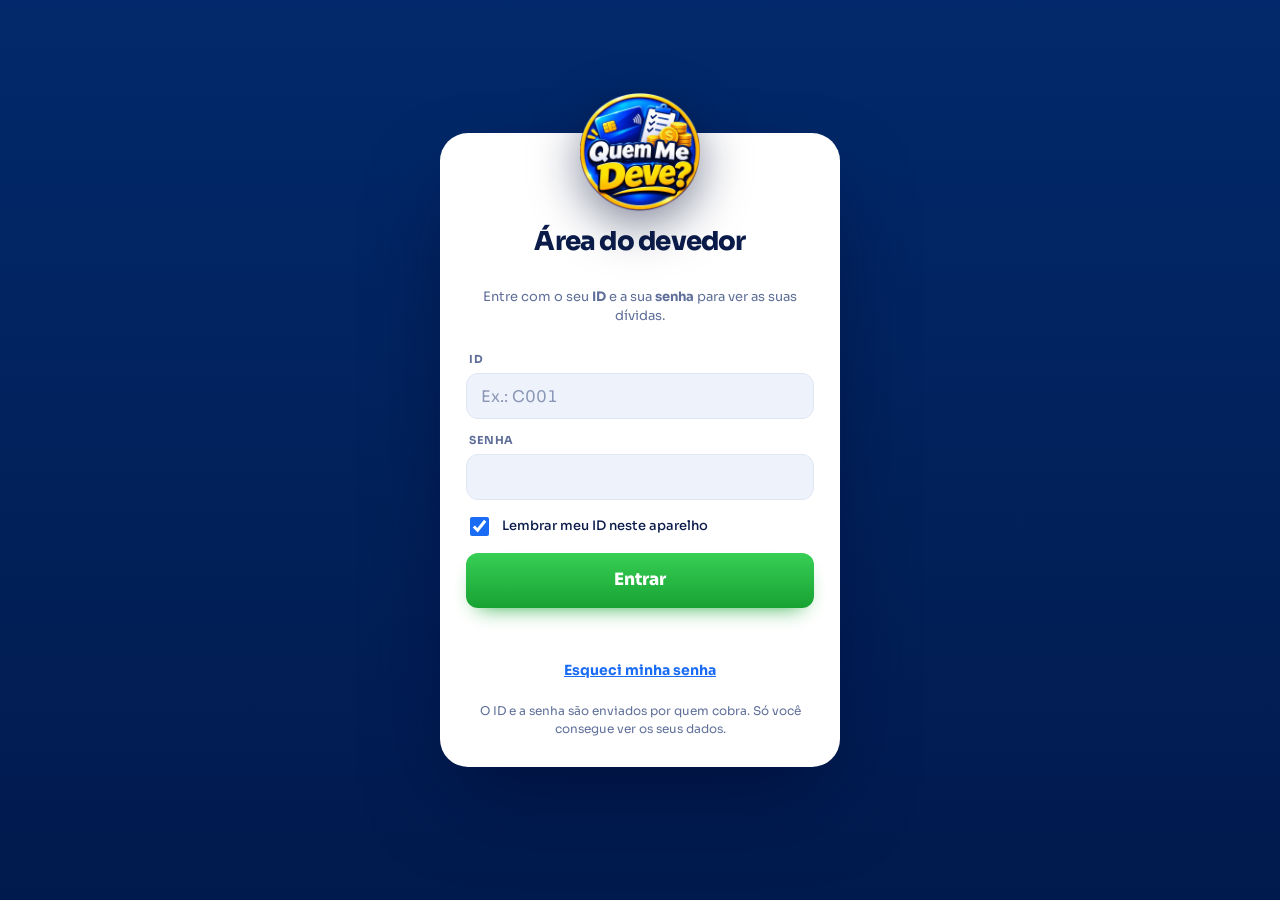
==== devedor.html @ 9b74af93 "Add files via upload" ====
<!DOCTYPE html>
<html lang="pt-BR">
<head>
<meta charset="utf-8">
<meta name="viewport" content="width=device-width, initial-scale=1, viewport-fit=cover">
<title>Quem Me Deve · Área do devedor</title>
<meta name="theme-color" content="#02296b">
<meta name="robots" content="noindex,nofollow">
<link rel="icon" type="image/png" href="logo.png">
<link rel="apple-touch-icon" href="apple-touch-icon.png">
<link rel="preconnect" href="https://fonts.googleapis.com"><link rel="preconnect" href="https://fonts.gstatic.com" crossorigin>
<link href="https://fonts.googleapis.com/css2?family=Sora:wght@400;600;700;800&display=swap" rel="stylesheet">
<link rel="stylesheet" href="style.css?v=21">
<link rel="stylesheet" href="devedor.css?v=21">
</head>
<body class="dvb">

<!-- ENTRAR -->
<div id="login" class="lgn">
<form id="lf" class="lc" autocomplete="on">
<img class="lgl" src="logo.png" alt="Quem Me Deve">
<h1>Área do devedor</h1>
<p class="s">Entre com o seu <b>ID</b> e a sua <b>senha</b> para ver as suas dívidas.</p>
<div><label for="l_id">ID</label><input id="l_id" placeholder="Ex.: C001" autocapitalize="characters" autocomplete="username" required></div>
<div><label for="l_pw">Senha</label><input id="l_pw" type="password" autocomplete="current-password" required></div>
<label class="ck"><input type="checkbox" id="l_rm" checked> Lembrar meu ID neste aparelho</label>
<button class="add big" type="submit" id="l_go">Entrar</button>
<p class="err" id="l_err" role="alert"></p>
<button type="button" class="lnk" id="l_forgot">Esqueci minha senha</button>
<p class="s foot">O ID e a senha são enviados por quem cobra. Só você consegue ver os seus dados.</p>
</form>
</div>

<!-- PAINEL DO DEVEDOR -->
<div id="app" hidden>
<header class="dtop">
<div class="brand"><img src="logo.png" alt=""><div><b id="d_hi">Olá</b><span class="s" id="d_id"></span></div></div>
<div class="dclock"><span id="d_clk"></span><button class="tb-i" id="d_print" title="Imprimir meu extrato" aria-label="Imprimir">🖨</button><button class="sec" id="d_out">Sair</button></div>
</header>

<main class="dmain">
<section class="dhero rise">
<div><div class="s" id="d_stl">Situação</div><span class="st" id="d_st"></span><p class="dnx" id="d_nx"></p></div>
<button class="go" id="d_pay"><span class="gi">$</span> Pagar</button>
</section>

<section class="kpis">
<div class="kpi k1 rise"><span class="ki"><svg viewBox="0 0 24 24" fill="none" stroke="currentColor" stroke-width="2" stroke-linecap="round" stroke-linejoin="round"><path d="M3 7a2 2 0 0 1 2-2h13v4"/><path d="M3 7v11a2 2 0 0 0 2 2h14a1 1 0 0 0 1-1v-3"/><path d="M21 12v4h-5a2 2 0 0 1 0-4z"/></svg></span><div><small>Total da dívida</small><b id="k_t">R$ 0,00</b></div></div>
<div class="kpi k2 rise"><span class="ki"><svg viewBox="0 0 24 24" fill="none" stroke="currentColor" stroke-width="3" stroke-linecap="round" stroke-linejoin="round"><path d="M5 12.5l4.5 4.5L19 7.5"/></svg></span><div><small>Já pagou</small><b id="k_p">R$ 0,00</b></div></div>
<div class="kpi k3 rise"><span class="ki"><svg viewBox="0 0 24 24" fill="none" stroke="currentColor" stroke-width="2" stroke-linecap="round" stroke-linejoin="round"><circle cx="12" cy="12" r="9"/><path d="M12 7v5l3 2"/></svg></span><div><small>Falta pagar</small><b id="k_r">R$ 0,00</b></div></div>
<div class="kpi k4 rise"><span class="ki"><svg viewBox="0 0 24 24" fill="none" stroke="currentColor" stroke-width="2" stroke-linecap="round" stroke-linejoin="round"><rect x="3" y="5" width="18" height="16" rx="3"/><path d="M8 3v4M16 3v4M3 10h18"/></svg></span><div><small>Parcelas pendentes</small><b id="k_n">0</b></div></div>
</section>

<section class="panel rise"><div class="ph"><h2>Minhas dívidas</h2></div><div id="d_debts" class="dbody"></div></section>
<section class="panel rise"><div class="ph"><h2>Pagamentos recebidos</h2></div><div id="d_pays" class="dbody"></div></section>
<p class="s dupd" id="d_upd"></p>
</main>
</div>

<!-- PAGAR -->
<dialog id="pgd"><div class="cs">
<h2>💳 Pagar</h2>
<div class="cg"><h3>Quanto você vai pagar?</h3>
<div class="mchips" id="pq"></div>
<div style="margin-top:10px"><label for="pq_v">Valor (R$)</label><input id="pq_v" type="number" step="0.01" min="0.01" placeholder="0,00"></div></div>
<div class="cg" id="pk_box"><h3>Pague com Pix</h3><div id="pk_main"></div></div>
<div class="cg"><h3>Já pagou?</h3>
<p class="s">Depois de pagar, avise para conferirmos e darmos baixa.</p>
<div class="fg"><div><label for="pq_m">Forma</label><select id="pq_m"><option>Pix</option><option>Dinheiro</option><option>Cartão</option><option>Transferência</option><option>Boleto</option></select></div><div style="align-self:end"><button class="add" id="pq_wa" style="width:100%">Avisar no WhatsApp</button></div></div></div>
<button class="sec" data-close="pgd">Fechar</button>
</div></dialog>

<div id="toast" role="status"><span id="tm"></span></div>
<script src="qrcode.js"></script>
<script src="shared.js?v=21"></script>
<script src="devedor.js?v=21"></script>
</body>
</html>
---- style.css ----
/* ==========================================================
   Quem Me Deve · painel azul e dourado
   01 Tokens · 02 Base · 03 Botões e campos · 04 Estrutura (menu e topo)
   05 Início (banner, resumo, ações) · 06 Minhas Dívidas (painel e tabela)
   07 Cards por pessoa · 08 Relatórios · 09 Janelas · 10 Avisos e PIN
   11 Efeitos · 12 Privacidade · 13 Responsivo e impressão
   ========================================================== */

/* 01 · Tokens */
@property --p{syntax:"<number>";inherits:false;initial-value:0}
:root{
  color-scheme:light;
  --font:"Sora","Plus Jakarta Sans","Segoe UI Variable Text","Segoe UI",system-ui,-apple-system,Roboto,sans-serif;
  --bg:#eef3fb;--card:#ffffff;--tx:#0c1c4a;--mu:#5f6f99;--bd:#dfe7f5;
  --pr:#1a6cf5;--pr2:#0ea5e9;--gold:#ffc400;--on:#fff;--navy:#0c1c4a;
  --ok:#15923c;--okb:#e2f6e8;--pe:#d92d2d;--peb:#fde4e4;--rd:#d92d2d;--wa:#15923c;
  --nav1:#02296b;--nav2:#011a4d;
  --shadow:0 10px 28px -16px rgba(8,40,120,.45);
  --r:22px;--ease:cubic-bezier(.2,.8,.2,1);
  box-sizing:border-box;padding-top:env(safe-area-inset-top,0px);padding-bottom:env(safe-area-inset-bottom,0px);
}
:root[data-theme="dark"]{
  color-scheme:dark;
  --bg:#07122f;--card:#0e1d4d;--tx:#eaf0ff;--mu:#8ea3d8;--bd:#1e3470;
  --pr:#4d90ff;--pr2:#38bdf8;--on:#fff;--navy:#eaf0ff;
  --ok:#4ade80;--okb:rgba(74,222,128,.14);--pe:#ff7b7b;--peb:rgba(255,123,123,.15);--rd:#ff8a80;--wa:#4ade80;
  --shadow:0 10px 28px -16px rgba(0,0,0,.8)}

/* 02 · Base */
*{box-sizing:border-box}
[hidden]{display:none!important}
html{scroll-padding-top:env(safe-area-inset-top,0px);-webkit-text-size-adjust:100%}
body{margin:0;background:var(--nav2);color:var(--tx);font-family:var(--font);line-height:1.45;font-variant-numeric:tabular-nums}
h1,h2,h3{margin:0}
::selection{background:color-mix(in srgb,var(--pr) 30%,transparent)}
::-webkit-scrollbar{width:10px;height:10px}::-webkit-scrollbar-thumb{background:var(--bd);border-radius:10px}
.s{font-size:12px;color:var(--mu)}
.full{grid-column:1/-1}
.rise{animation:rise .7s var(--ease) both}
@keyframes rise{from{opacity:0;transform:translateY(18px)}}
@keyframes grow{from{transform:scaleX(0)}}
@keyframes growy{from{transform:scaleY(0)}}
@keyframes pop{from{opacity:0;transform:translateY(14px) scale(.96)}}
@keyframes beat{50%{transform:scale(1.06)}}
@keyframes shake{25%{transform:translateX(-10px)}75%{transform:translateX(10px)}}
@keyframes sheet{from{transform:translateY(100%)}}

/* 03 · Botões e campos */
button{font:inherit;cursor:pointer;border:0;border-radius:12px;padding:10px 16px;color:inherit;transition:transform .18s var(--ease),background .2s,border-color .2s,filter .2s,box-shadow .2s}
button:active{transform:scale(.95)}
button:focus-visible,input:focus-visible,select:focus-visible,textarea:focus-visible{outline:0;box-shadow:0 0 0 3px color-mix(in srgb,var(--pr) 35%,transparent)}
label{display:block;font-size:11px;font-weight:700;letter-spacing:.05em;text-transform:uppercase;color:var(--mu);margin:0 0 5px 3px}
input,select,textarea{width:100%;height:46px;padding:0 14px;border:1.5px solid var(--bd);border-radius:12px;background:var(--bg);color:var(--tx);font:inherit;font-size:16px;transition:border-color .2s,background .2s}
textarea{height:auto;padding:12px;font-size:14px;resize:vertical;margin:10px 0}
input::placeholder{color:color-mix(in srgb,var(--mu) 70%,transparent)}
input:focus,select:focus,textarea:focus{border-color:var(--pr);background:var(--card)}
select option{background:var(--card);color:var(--tx)}
input[type=checkbox]{width:19px;height:19px;accent-color:var(--pr);flex:none}
.add{background:linear-gradient(180deg,#38cf55,#17a232);color:#fff;font-weight:800;box-shadow:0 10px 22px -12px #17a232}
.add:hover{filter:brightness(1.07);transform:translateY(-2px)}
.sec{background:var(--card);border:1.5px solid var(--bd);color:var(--tx);font-weight:600}
.sec:hover{border-color:var(--pr);color:var(--pr)}
.fg{display:grid;grid-template-columns:1fr 1fr;gap:14px}
.pv{align-self:end;font-size:14px;font-weight:700;color:var(--pr);padding-bottom:12px}
svg{width:1.2em;height:1.2em;flex:none}

/* 04 · Estrutura: menu lateral e topo */
.app{display:grid;grid-template-columns:272px 1fr;min-height:100vh}
.side{position:sticky;top:0;height:100vh;display:flex;flex-direction:column;padding:26px 18px 0;background:linear-gradient(180deg,var(--nav1),var(--nav2));overflow:hidden;color:#fff}
.sb-logo{display:grid;place-items:center;margin-bottom:26px}
.sb-logo img{width:150px;height:150px;filter:drop-shadow(0 10px 24px rgba(0,0,0,.45));animation:beat 5s ease-in-out infinite}
.nav{display:flex;flex-direction:column;gap:6px;position:relative;z-index:1}
.nv{display:flex;align-items:center;gap:16px;width:100%;padding:13px 18px;border-radius:14px;background:transparent;color:#e7eeff;font-size:16px;font-weight:600;text-align:left}
.nv svg{width:24px;height:24px}
.nv:hover{background:rgba(255,255,255,.1)}
.nv.on{background:linear-gradient(90deg,#1a6cf5,#2f8bff);color:#fff;box-shadow:0 10px 24px -12px #2f8bff}
.sb-art{position:absolute;left:0;right:0;bottom:0;height:230px;background:url(side-art.png) center bottom/cover no-repeat;-webkit-mask-image:linear-gradient(180deg,transparent,#000 38%);mask-image:linear-gradient(180deg,transparent,#000 38%);pointer-events:none}
.mainc{min-width:0;display:flex;flex-direction:column;background:var(--nav2)}
.topbar{display:flex;justify-content:space-between;align-items:center;gap:12px;padding:14px 30px;background:linear-gradient(90deg,var(--nav1),var(--nav2));color:#fff;position:sticky;top:0;z-index:20}
.tdate{display:flex;align-items:center;gap:12px;font-size:15px;font-weight:600;margin-left:auto}
.tdate svg{width:26px;height:26px}
.tact{display:flex;align-items:center;gap:10px}
.tb-i{background:rgba(255,255,255,.12);color:#fff;border-radius:50%;width:40px;height:40px;padding:0;font-size:16px;display:grid;place-items:center;position:relative}
.tb-i:hover{background:rgba(255,255,255,.22)}
.tsep{width:1.5px;height:34px;background:rgba(255,255,255,.35);margin:0 6px}
.avatar{width:46px;height:46px;padding:0;border-radius:50%;background:transparent;color:#fff;display:grid;place-items:center}
.avatar svg{width:36px;height:36px}
.bn{display:inline-block;background:#ef4444;color:#fff;border-radius:99px;font-size:10px;font-weight:800;padding:1px 6px;position:absolute;top:-4px;right:-6px}
.page{flex:1;background:var(--bg);border-top-left-radius:30px;padding:22px 26px 50px;min-width:0;transition:background .3s}

/* 05 · Início: banner, resumo e ações */
.banner img{display:block;width:100%;height:auto;border-radius:28px;box-shadow:var(--shadow)}
.kpis{display:grid;grid-template-columns:repeat(4,1fr);gap:16px;margin-top:18px}
.kpi{--kc:var(--pr);display:flex;align-items:center;gap:16px;padding:18px;border-radius:var(--r);border:1.5px solid color-mix(in srgb,var(--kc) 22%,transparent);background:linear-gradient(135deg,color-mix(in srgb,var(--kc) 10%,var(--card)),color-mix(in srgb,var(--kc) 4%,var(--card)));box-shadow:var(--shadow);transition:transform .3s var(--ease)}
.kpi:hover{transform:translateY(-4px)}
.ki{width:58px;height:58px;border-radius:50%;display:grid;place-items:center;flex:none;color:#fff;background:radial-gradient(circle at 30% 25%,color-mix(in srgb,var(--kc) 60%,#fff),var(--kc));box-shadow:0 10px 20px -8px var(--kc)}
.ki svg{width:28px;height:28px}
.kpi small{display:block;font-size:15px;font-weight:700;color:var(--kc)}
.kpi b{display:block;font-size:clamp(22px,2.6vw,31px);font-weight:800;letter-spacing:-.03em;line-height:1.1;color:var(--kc)}
.kpi em{display:block;font-style:normal;font-size:11px;color:var(--mu);margin-top:2px}
.k1{--kc:#1a5fe0}.k2{--kc:var(--ok)}.k3{--kc:var(--pe)}.k4{--kc:#6a3fd8}
.k1 small,.k1 b{color:var(--navy)}
.kpi:nth-child(2){animation-delay:.07s}.kpi:nth-child(3){animation-delay:.14s}.kpi:nth-child(4){animation-delay:.21s}
.acts{display:grid;grid-template-columns:auto 1fr;gap:24px;align-items:center;margin-top:22px}
.go{display:flex;align-items:center;gap:16px;padding:22px 40px 22px 26px;border-radius:20px;background:linear-gradient(180deg,#3bd35a,#16a032);color:#fff;font-size:22px;font-weight:800;box-shadow:0 18px 32px -14px #15a032;animation:rise .8s var(--ease) .3s both}
.go:hover{transform:translateY(-3px);filter:brightness(1.06)}
.gi{font-size:40px;line-height:.8;font-weight:500}
.mot{position:relative;display:flex;align-items:center;gap:22px;padding:20px 30px;border-radius:24px;background:linear-gradient(120deg,color-mix(in srgb,var(--pr) 9%,var(--card)),color-mix(in srgb,var(--pr) 4%,var(--card)));border:1.5px solid var(--bd);overflow:hidden}
.mot svg{width:78px;height:78px;color:var(--pr)}
.mot p{margin:0;font-size:clamp(18px,2.2vw,27px);font-weight:800;font-style:italic;color:var(--navy);line-height:1.2;letter-spacing:-.02em}
.mot::after{content:"";position:absolute;left:0;right:0;bottom:-26px;height:46px;border-radius:50%;background:var(--gold);opacity:.9;transform:scaleX(1.3) rotate(-2deg)}

/* 06 · Minhas Dívidas: painel, filtros e tabela */
.panel{margin-top:20px;border-radius:var(--r);background:var(--card);border:1.5px solid var(--bd);box-shadow:var(--shadow);overflow:hidden;animation-delay:.25s}
.ph{display:flex;justify-content:space-between;align-items:center;gap:16px;flex-wrap:wrap;padding:16px 20px;background:linear-gradient(90deg,#02205f,#033a96);color:#fff}
.ph h2{display:flex;align-items:center;gap:12px;font-size:25px;font-weight:800;letter-spacing:-.03em}
.ph h2 svg{width:28px;height:28px}
.ph .s{color:rgba(255,255,255,.7);font-weight:500;font-size:13px;letter-spacing:0}
.search{position:relative;display:block;margin:0;width:min(360px,100%);text-transform:none}
.search svg{position:absolute;left:14px;top:50%;transform:translateY(-50%);width:20px;height:20px;color:var(--pr)}
.search input{height:46px;padding-left:44px;border-radius:99px;border:0;background:#fff;color:#0c1c4a;font-size:15px}
.pf{display:flex;gap:10px;align-items:center;flex-wrap:wrap;padding:12px 20px;background:color-mix(in srgb,var(--pr) 7%,var(--card));border-bottom:1.5px solid var(--bd)}
.pf select{width:auto;min-width:130px;height:40px;font-size:14px}
.pfb{display:flex;gap:8px;flex-wrap:wrap;margin-left:auto}
.pfb button{padding:9px 14px;font-size:13px}
#list:has(.tw){padding:0}
#list:not(:has(.tw)){padding:18px;display:grid;grid-template-columns:1fr;gap:20px;align-items:start}
.tw{overflow-x:auto}
.tw table{width:100%;min-width:1040px;border-collapse:collapse;font-size:15px}
.tw th{background:color-mix(in srgb,var(--pr) 9%,var(--card));color:var(--navy);font-size:15px;font-weight:700;padding:15px 12px;text-align:center;white-space:nowrap}
.tw td{padding:14px 12px;text-align:center;border-bottom:1.5px solid var(--bd);vertical-align:middle}
.tw td.n,.tw th:first-child{text-align:left;padding-left:20px}
.tw td.n{font-weight:800;white-space:nowrap}
.tw td.v,.tw td.r{font-weight:700;white-space:nowrap}
.tw td.r{color:var(--pe)}.tw td.r.z{color:var(--ok)}
.tw td.num{white-space:nowrap}
.tw td small{display:block;font-size:11px;font-weight:500;color:var(--mu)}
.tw tr.gr{cursor:pointer;animation:rise .5s var(--ease) both}
.tw tr.gr:hover td{background:color-mix(in srgb,var(--pr) 6%,transparent)}
.tw tfoot td{font-weight:800;border-bottom:0;background:color-mix(in srgb,var(--pr) 7%,var(--card))}
.st{display:inline-block;padding:5px 16px;border-radius:99px;font-size:13px;font-weight:800}
.st-pe{background:var(--peb);color:var(--pe)}
.st-ok{background:var(--okb);color:var(--ok)}
.st-late{background:var(--pe);color:#fff}
.q{display:inline-block;background:var(--okb);color:var(--ok);border-radius:99px;padding:3px 11px;font-size:12px;font-weight:800}
.ac{white-space:nowrap}
.ab{width:38px;height:36px;padding:0;border-radius:9px;color:#fff;display:inline-grid;place-items:center;margin:0 3px}
.ab svg{width:18px;height:18px}
.ab-e{background:linear-gradient(180deg,#2f8bff,#1a63e6)}
.ab-d{background:linear-gradient(180deg,#f25555,#d92d2d)}
.ab-g{background:linear-gradient(180deg,#5f78b8,#3f5594)}
.ab-w{background:linear-gradient(180deg,#34c759,#16a34a)}
.tw td.n .av{width:30px;height:30px;font-size:12px;display:inline-grid;vertical-align:middle;margin-right:10px}
.ab:hover{filter:brightness(1.1);transform:translateY(-2px)}
.empty{grid-column:1/-1;text-align:center;color:var(--mu);padding:48px 16px}
.empty::before{content:"🧾";display:block;font-size:44px;margin-bottom:8px}

/* 07 · Cards por pessoa (visão em cards) */
.group{background:var(--card);border:1.5px solid var(--bd);border-radius:var(--r);padding:18px;box-shadow:var(--shadow)}
.gh{display:flex;align-items:center;gap:12px;flex-wrap:wrap}
.av{width:48px;height:48px;border-radius:50%;object-fit:cover;flex:none;display:grid;place-items:center;font-weight:800;font-size:19px;color:#fff;background:linear-gradient(135deg,hsl(var(--h,220) 70% 52%),hsl(calc(var(--h,220) + 40) 70% 42%))}
.gn{background:none;padding:0;font-size:19px;font-weight:800;letter-spacing:-.02em;color:var(--tx);text-align:left;border-radius:8px}
.gn:hover{color:var(--pr)}
.gp{margin-left:auto;background:var(--peb);color:var(--pe);border-radius:99px;padding:5px 13px;font-size:12px;font-weight:800}
.gear{width:36px;height:36px;padding:0;border-radius:50%;background:var(--card);border:1.5px solid var(--bd);color:var(--mu);font-size:17px;display:grid;place-items:center;flex:none}
.gear:hover{color:var(--pr);border-color:var(--pr);transform:rotate(80deg)}
.ga{display:flex;flex-wrap:wrap;gap:7px;flex-basis:100%}
.ga button{padding:7px 14px;font-size:13px;font-weight:600;background:var(--card);border:1.5px solid var(--bd)}
.ga button:hover{border-color:var(--pr);color:var(--pr)}
.ga .wa{background:var(--okb);border-color:transparent;color:var(--wa)}
.pb{height:6px;border-radius:6px;background:var(--bd);overflow:hidden}
.pb i{display:block;height:100%;background:linear-gradient(90deg,var(--ok),#4ade80);border-radius:6px;transform-origin:left;animation:grow 1s var(--ease) both}
.gpb{margin:16px 0 6px}
.tgl{background:none;border:0;padding:0;color:inherit;border-radius:12px}
.chev{display:inline-block;font-size:14px;color:var(--mu);transition:transform .25s var(--ease)}
.pt{width:34px;height:34px;border-radius:50%;border:1.5px solid var(--bd);display:grid;place-items:center;flex:none}
.debt{margin-top:14px;border:1.5px solid var(--bd);border-radius:18px;padding:6px 8px 10px;background:color-mix(in srgb,var(--pr) 3%,var(--card))}
.debt.one{padding-top:2px;padding-bottom:6px}
.dh{display:flex;align-items:center;justify-content:space-between;gap:10px;flex-wrap:wrap;padding:12px 10px 2px}
.dt.tgl{display:flex;align-items:center;gap:10px;flex:1;min-width:0;text-align:left}
.dt b{display:block;font-size:17px;font-weight:800;letter-spacing:-.02em}
.dt .s{display:block;margin-top:1px}
.dt.tgl:hover b{color:var(--pr)}
.dbtn{display:flex;gap:6px;flex-wrap:wrap;align-items:center}
.dh .gear{width:34px;height:34px;font-size:16px}
.debt>.pb{margin:10px 10px 8px;height:5px}
.debt:not(.open) .dt .chev,.group.shut .pt .chev{transform:rotate(-90deg)}
.debt:not(.one):not(.open) .it{display:none}
.group.shut .debt,.group.shut .gpb{display:none}
.debt.open .it{animation:rise .35s var(--ease) both}
.it{position:relative;display:flex;flex-wrap:wrap;align-items:center;gap:8px;margin-top:6px;padding:12px 10px 12px 26px;border:1.5px solid transparent;border-radius:14px;background:var(--card);transition:transform .25s var(--ease),border-color .25s,opacity .3s}
.it::before{content:"";position:absolute;left:11px;top:50%;width:8px;height:8px;margin-top:-4px;border-radius:50%;background:var(--pe)}
.it.paid::before{background:var(--ok)}
.it:hover{transform:translateX(4px);border-color:var(--bd)}
.it.in{animation:rise .6s var(--ease) both}
.it.paid .d,.it.paid .v{opacity:.55}
.it.sel{border-color:var(--pr);background:color-mix(in srgb,var(--pr) 9%,var(--card))}
.it .m{flex:1;min-width:150px}
.it .d{font-weight:700;overflow-wrap:anywhere}
.it .m .pb{margin-top:8px;height:4px}
.it .v{font-weight:800;white-space:nowrap;text-align:right;min-width:104px}
.it .v small{display:block;font-size:11px;font-weight:600;color:var(--pe)}
.sk{width:20px;height:20px;margin:0 2px 0 -8px;cursor:pointer}
.c{display:inline-block;border:1.5px solid var(--bd);border-radius:99px;padding:0 9px;font-size:10px;font-weight:800;letter-spacing:.04em;margin-right:6px;color:var(--pr)}
.tg{padding:6px 14px;font-size:11px;font-weight:800;letter-spacing:.04em;text-transform:uppercase;border-radius:99px}
.tg.p{background:var(--peb);color:var(--pe)}
.tg.o{background:var(--okb);color:var(--ok)}
.pcs{padding:5px 12px;font-size:11px;font-weight:700;background:var(--card);border:1.5px solid var(--bd);color:var(--pr);border-radius:99px}
.pcs:hover{border-color:var(--pr)}
.x{background:none;color:var(--mu);padding:6px 9px;font-size:16px;border-radius:10px}
.x:hover{background:var(--bg);color:var(--pr)}

/* 08 · Relatórios */
.rph,.sh{display:flex;justify-content:space-between;align-items:center;gap:12px;margin:0 0 16px;flex-wrap:wrap}
.rph h2,.sh h2{font-size:26px;font-weight:800;letter-spacing:-.03em}
.dash,.rec{background:var(--card);border:1.5px solid var(--bd);border-radius:var(--r);box-shadow:var(--shadow);padding:24px;margin-bottom:18px}
.dash{display:grid;grid-template-columns:170px 1fr;gap:30px;align-items:center}
.dn{--p:0;width:160px;height:160px;border-radius:50%;display:grid;place-items:center;background:conic-gradient(var(--ok) calc(var(--p)*1%),var(--pe) 0);transition:--p 1.1s var(--ease)}
.dn.e{background:var(--bd)}
.dn i{width:120px;height:120px;border-radius:50%;background:var(--card);display:grid;place-items:center;font-style:normal;font-weight:800;font-size:30px;letter-spacing:-.04em}
.dn small{display:block;font-size:10px;font-weight:700;letter-spacing:.1em;text-transform:uppercase;color:var(--mu);text-align:center}
.panels{display:grid;grid-template-columns:repeat(auto-fit,minmax(210px,1fr));gap:26px}
.bars h3{font-size:11px;font-weight:800;letter-spacing:.12em;text-transform:uppercase;color:var(--mu);margin-bottom:14px}
.br{display:grid;grid-template-columns:64px 1fr 78px;gap:10px;align-items:center;font-size:12px;margin-bottom:10px}
.br .t{height:10px;background:var(--bd);border-radius:10px;overflow:hidden;display:flex}
.br .t b{display:block;height:100%;transform-origin:left;animation:grow 1s var(--ease) both}
.br .a{background:linear-gradient(90deg,var(--ok),#4ade80)}
.br .b{background:linear-gradient(90deg,var(--pe),#ff9a7a)}
.br span:last-child{text-align:right;font-weight:700}
.br span:first-child{overflow:hidden;text-overflow:ellipsis;white-space:nowrap;color:var(--mu)}
.lg{grid-column:1/-1;font-size:12px;color:var(--mu);border-top:1.5px dashed var(--bd);padding-top:14px}
.lg u{text-decoration:none;display:inline-block;width:9px;height:9px;border-radius:50%;margin-right:5px}
.rec .sh{margin-bottom:14px}.rec .sh h2{font-size:18px}
.cols{display:flex;gap:9px;height:210px;overflow-x:auto}
.col{flex:1;min-width:46px;display:grid;grid-template-rows:auto 1fr auto;gap:8px;text-align:center}
.cv{font-size:10px;font-weight:800;color:var(--mu);min-height:15px;white-space:nowrap}
.cb{display:flex;align-items:flex-end;background:var(--bd);border-radius:12px;overflow:hidden}
.cb i{display:block;width:100%;border-radius:12px;background:linear-gradient(180deg,#ffd21f,#f59e0b);transform-origin:bottom;animation:growy 1s var(--ease) both}
.cm{font-size:10px;font-weight:700;color:var(--mu)}
.col.now .cm{color:var(--pr)}.col.now .cv{color:var(--tx)}
.rk-row{display:flex;align-items:center;gap:12px;padding:12px 0;border-bottom:1.5px dashed var(--bd)}
.rk-pos{width:30px;text-align:center;font-size:20px;font-weight:800;flex:none}
.rk-row .av{width:42px;height:42px;font-size:16px}
.rk-row .mm{flex:1;min-width:0}.rk-row .mm b{display:block}
.rk-b{font-size:11px;font-weight:800;padding:4px 10px;border-radius:99px;white-space:nowrap}
.rk-b.g{background:var(--okb);color:var(--ok)}.rk-b.m{background:#fff3d6;color:#a86400}.rk-b.r{background:var(--peb);color:var(--pe)}.rk-b.n{background:var(--bd);color:var(--mu)}

/* 09 · Janelas */
dialog{border:0;border-radius:26px;padding:24px;width:min(500px,94vw);max-height:92vh;overflow:auto;background:var(--card);color:var(--tx);box-shadow:0 40px 90px -20px rgba(0,10,50,.6)}
dialog[open]{animation:pop .32s var(--ease)}
dialog::backdrop{background:rgba(2,16,60,.6);backdrop-filter:blur(5px)}
dialog h2{font-size:22px;font-weight:800;letter-spacing:-.03em}
dialog #f{display:grid;grid-template-columns:1fr 1fr;gap:14px}
.pr{display:flex;align-items:center;gap:14px}
.pr .av{width:70px;height:70px;font-size:26px}
.psum{display:grid;grid-template-columns:1fr 1fr;gap:10px}
.psum div{background:var(--bg);border:1.5px solid var(--bd);border-radius:18px;padding:12px 14px}
.psum small{display:block;font-size:10px;font-weight:800;letter-spacing:.1em;text-transform:uppercase;color:var(--mu)}
.psum b{font-size:18px;font-weight:800}
.psum .t{grid-column:1/-1;background:linear-gradient(120deg,#0a3bc2,#1d8bff);border:0;color:#fff}
.psum .t small{color:rgba(255,255,255,.8)}
.psum .t input{background:rgba(255,255,255,.18);border:1.5px solid rgba(255,255,255,.4);color:#fff;font-size:28px;font-weight:800;height:58px;margin-top:6px}
.psum .t input:focus{background:rgba(255,255,255,.28);border-color:#fff}
.ck{display:flex;gap:10px;align-items:center;font-size:13px;font-weight:500;letter-spacing:0;text-transform:none;color:var(--tx);margin:0}
.pl{display:flex;gap:4px;align-items:center;padding:6px 8px 6px 14px;border:1.5px solid var(--bd);border-radius:16px;margin:0 0 8px;font-size:14px}
.pl:hover{border-color:var(--pr)}
.plc{display:flex;gap:12px;align-items:center;flex:1;min-width:0;margin:0;padding:6px 0;font-size:14px;font-weight:500;letter-spacing:0;text-transform:none;color:var(--tx);cursor:pointer}
.plc span{flex:1}.plc b{white-space:nowrap}
.pl .x{padding:6px 8px;font-size:14px;white-space:nowrap}
.pl .x.on{color:var(--pr);font-weight:700}
.ktools{display:flex;flex-wrap:wrap;gap:8px}
.ktools button{padding:9px 14px;font-size:13px}
.xh{font-size:24px;font-weight:800}
.xs{margin:18px 0 4px;font-size:11px;font-weight:800;letter-spacing:.1em;text-transform:uppercase;color:var(--mu)}
.xr{display:flex;justify-content:space-between;align-items:center;gap:12px;padding:10px 0;border-bottom:1.5px dashed var(--bd);font-size:14px}
.xr b{white-space:nowrap}
.xt{display:flex;justify-content:space-between;gap:10px;margin-top:16px;padding:14px 16px;border-radius:16px;background:var(--bg);font-weight:800}
.xt .ok{color:var(--ok)}.xt .pe{color:var(--pe)}
#x_b{max-height:55vh;overflow:auto}
.tr>span{flex:1;min-width:0}.tr .pcs{flex:none}
.hist summary{cursor:pointer;font-size:13px;font-weight:700;color:var(--pr);padding:6px 0}
.hr{display:flex;gap:12px;justify-content:space-between;font-size:13px;padding:7px 0;border-bottom:1.5px dashed var(--bd)}
.hr>span:first-child{flex:none}
.cs{display:grid;gap:16px}
.cg{border:1.5px solid var(--bd);border-radius:20px;padding:16px;background:var(--bg)}
.cg h3{font-size:11px;font-weight:800;letter-spacing:.12em;text-transform:uppercase;color:var(--mu);margin:0 0 8px}
.cg .s{margin:8px 0 0}
.cr{display:flex;justify-content:space-between;align-items:center;gap:12px;padding:7px 0;font-size:14px;font-weight:600}
.cr select{width:auto;min-width:140px;height:40px}
.cr button{padding:8px 16px;font-size:13px}
.bk2{display:flex;flex-wrap:wrap;gap:8px}.bk2 button{padding:8px 14px;font-size:13px}
dialog#recd{width:min(580px,94vw)}
.rc-h{display:flex;align-items:center;gap:14px;margin-bottom:16px}
.rc-h img{width:68px;height:68px;border-radius:50%;flex:none}
.rc-h h2{font-size:28px;color:var(--pr)}
.rc-cl{display:flex;flex-direction:column;gap:2px;margin-bottom:6px}
.rc-cl b{font-size:22px;font-weight:800}
.rc-debt{border:1.5px dashed var(--bd);border-radius:18px;padding:16px;margin-top:14px}
.rc-dt{display:flex;justify-content:space-between;align-items:baseline;gap:10px;margin-bottom:10px;flex-wrap:wrap}
.rc-dt b{font-size:18px;font-weight:800}
.rc-stats{display:grid;grid-template-columns:repeat(3,1fr);gap:8px;margin:12px 0}
.rc-stats div{background:var(--bg);border-radius:14px;padding:9px 10px;text-align:center}
.rc-stats small{display:block;font-size:10px;font-weight:800;letter-spacing:.08em;text-transform:uppercase;color:var(--mu)}
.rc-stats b{font-size:15px;font-weight:800}
.rc-stats .ok b{color:var(--ok)}.rc-stats .pe b{color:var(--pe)}
.rc-p{display:flex;gap:10px;align-items:center;padding:7px 0;border-bottom:1.5px dashed var(--bd);font-size:14px}
.rc-p>span:first-child{width:62px;font-weight:700;flex:none}
.rc-p>span.s{flex:1}
.rc-p.ok>span:first-child{color:var(--ok)}
.rc-q{margin-top:10px;font-weight:800;color:var(--ok)}
.rc-t{display:grid;grid-template-columns:1fr 1fr;gap:10px;margin-top:16px;padding:16px;border-radius:18px;background:linear-gradient(110deg,#ffd21f,#ffb300);color:#0c1c4a}
.rc-t small{display:block;font-size:10px;font-weight:800;letter-spacing:.1em;text-transform:uppercase;opacity:.75}
.rc-t b{font-size:22px;font-weight:800}
.rc-act{margin-top:16px}

/* 10 · Avisos, seleção e PIN */
#toast{position:fixed;left:50%;bottom:calc(22px + env(safe-area-inset-bottom,0px));transform:translate(-50%,30px);opacity:0;pointer-events:none;background:#031e5a;color:#fff;border-radius:16px;padding:11px 12px 11px 20px;display:flex;gap:10px;align-items:center;flex-wrap:wrap;box-shadow:0 20px 50px -14px rgba(0,10,50,.7);transition:.35s var(--ease);z-index:60;max-width:92vw;font-size:14px}
#toast.on{opacity:1;transform:translate(-50%,0);pointer-events:auto}
#toast button{background:linear-gradient(110deg,#ffd21f,#ffb300);color:#0c1c4a;padding:7px 15px;font-weight:800;font-size:13px;border-radius:99px}
#selbar{position:fixed;left:50%;bottom:calc(20px + env(safe-area-inset-bottom,0px));transform:translateX(-50%);z-index:55;display:flex;align-items:center;gap:8px;flex-wrap:wrap;justify-content:center;padding:10px 12px 10px 18px;border-radius:22px;background:var(--card);border:1.5px solid var(--bd);box-shadow:0 20px 50px -14px rgba(0,10,50,.5);max-width:94vw;animation:pop .35s var(--ease)}
#selbar span{font-weight:800;font-size:14px}
#selbar button{padding:8px 14px;font-size:13px}
.fab{display:none}
#lock{position:fixed;inset:0;z-index:200;display:grid;place-items:center;background:linear-gradient(180deg,var(--nav1),var(--nav2));padding:20px;color:#fff}
.lk{text-align:center;width:min(320px,100%);display:grid;gap:14px;justify-items:center}
.lk .logo img{width:130px;height:130px;filter:drop-shadow(0 10px 24px rgba(0,0,0,.5))}
.lk h2{font-size:22px;font-weight:800}
.lk .s{color:#b8c8f5}
.dots{display:flex;gap:14px;margin:6px 0 10px}
.dots i{width:14px;height:14px;border-radius:50%;border:2px solid #ffc400;transition:background .15s,transform .15s}
.dots i.f{background:#ffc400;transform:scale(1.15)}
.dots.bad{animation:shake .4s}
.pad{display:grid;grid-template-columns:repeat(3,76px);gap:12px}
.pad button{height:76px;border-radius:50%;font-size:26px;font-weight:700;padding:0;background:rgba(255,255,255,.1);border:1.5px solid rgba(255,255,255,.22);color:#fff}
.pad button:hover{background:rgba(255,255,255,.2)}
.pad .nb{visibility:hidden}

/* 11 · Efeitos (partículas, brilho, ondinha) */
.page{position:relative;overflow:clip}
.page>*:not(#fx){position:relative;z-index:1}
#fx{position:sticky;top:0;display:block;width:100%;height:100vh;margin-bottom:-100vh;pointer-events:none;z-index:0}
#fx2{position:absolute;inset:0;width:100%;height:100%;pointer-events:none;z-index:0}
.sb-logo,.nav{position:relative;z-index:1}
#fxc{position:fixed;inset:0;width:100%;height:100%;pointer-events:none;z-index:300}
.fx-off #fx,.fx-off #fx2,.fx-off #fxc{display:none}
.kpi,.mot{position:relative;overflow:hidden;--mx:50%;--my:50%}
.kpi::before,.mot::before{content:"";position:absolute;inset:0;border-radius:inherit;background:radial-gradient(280px circle at var(--mx) var(--my),rgba(255,255,255,.65),transparent 60%);opacity:0;transition:opacity .3s;pointer-events:none}
:root[data-theme="dark"] .kpi::before,:root[data-theme="dark"] .mot::before{background:radial-gradient(280px circle at var(--mx) var(--my),rgba(255,255,255,.14),transparent 60%)}
.kpi:hover::before,.mot:hover::before{opacity:1}
.kpi>*,.mot>*{position:relative;z-index:1}
.go,.add,.nv,.ab,.ga button{position:relative;overflow:hidden}
.rip{position:absolute;border-radius:50%;background:rgba(255,255,255,.5);transform:scale(0);animation:ripple .65s ease-out;pointer-events:none}
@keyframes ripple{to{transform:scale(3.2);opacity:0}}
.banner{position:relative;overflow:hidden;border-radius:28px}
.banner::after{content:"";position:absolute;inset:0;background:linear-gradient(110deg,transparent 38%,rgba(255,255,255,.38) 50%,transparent 62%);transform:translateX(-130%);animation:sweep 8s ease-in-out 2s infinite;pointer-events:none}
@keyframes sweep{0%,55%{transform:translateX(-130%)}100%{transform:translateX(130%)}}
#v_home,#v_rep{animation:viewin .5s var(--ease)}
@keyframes viewin{from{opacity:0;transform:translateY(14px)}}
.topbar{transition:box-shadow .3s}
.topbar.sc{box-shadow:0 14px 30px -14px rgba(0,10,50,.7)}

/* 12 · Modo privacidade (esconde os valores em reais) */
.tb-i svg{width:20px;height:20px}
.tb-i.on{background:#ffc400;color:#0c1c4a}
.priv :is(#tt,#tk,#tp,.tw td.v,.tw td.r,.tw tbody td:nth-child(5),.tw tfoot td+td,.gp,.dt .s,.it .v,.psum b,.psum input,.br span:last-child,.cv,#rtot,.rk-row .mm .s,.pl b,#t_l .xr b,.pv){filter:blur(7px);user-select:none;pointer-events:none}
.priv .tw tfoot td+td{filter:blur(7px)}
.priv .psum input{pointer-events:auto}

/* 13 · Responsivo e impressão */
@media(max-width:1180px){.kpis{grid-template-columns:repeat(2,1fr)}.acts{grid-template-columns:1fr}.go{justify-content:center}}
@media(max-width:900px){
  #fx2{display:none}
  .app{grid-template-columns:1fr}
  .side{position:fixed;top:auto;bottom:0;left:0;right:0;height:auto;flex-direction:row;padding:6px 6px calc(6px + env(safe-area-inset-bottom,0px));z-index:50;box-shadow:0 -10px 30px -10px rgba(0,10,50,.5)}
  .sb-logo,.sb-art{display:none}
  .nav{flex-direction:row;width:100%;gap:2px}
  .nv{flex-direction:column;gap:3px;padding:8px 2px;font-size:10px;text-align:center;flex:1;min-width:0;justify-content:center}
  .nv svg{width:22px;height:22px}
  .nv span{overflow:hidden;text-overflow:ellipsis;white-space:nowrap;max-width:100%}
  .topbar{padding:12px 16px}
  .page{border-top-left-radius:24px;padding:16px 14px 110px}
  .dash{grid-template-columns:1fr;justify-items:center;gap:24px}
  .panels,.bars{width:100%}
  #toast{bottom:calc(86px + env(safe-area-inset-bottom,0px))}
  #selbar{bottom:calc(86px + env(safe-area-inset-bottom,0px))}
}
@media(max-width:560px){
  .kpi{padding:14px;gap:10px;flex-direction:column;align-items:flex-start}
  .ki{width:48px;height:48px}
  .go{font-size:18px;padding:18px 24px}
  .ph h2{font-size:21px}
  .pf select{flex:1;min-width:110px}
  .pfb{margin-left:0}
  dialog{width:100%;max-width:none;margin:auto 0 0;border-radius:26px 26px 0 0;padding-bottom:calc(24px + env(safe-area-inset-bottom,0px))}
  dialog[open]{animation:sheet .35s var(--ease)}
}
@media(prefers-reduced-motion:reduce){*,*::before,*::after{animation:none!important;transition:none!important}}
@media print{
  .priv *{filter:none!important}
  body>*:not(#recd){display:none!important}
  dialog#recd{display:block!important;position:static!important;width:100%!important;max-height:none!important;box-shadow:none!important;border:0!important;background:#fff!important;color:#111!important;--tx:#111;--mu:#555;--bd:#cfcfcf;--card:#fff;--bg:#f4f6fb}
  dialog#recd::backdrop{display:none}
  .rc-act{display:none!important}
}

/* 14 · Registrar várias dívidas e recibo detalhado */
dialog#rd{width:min(640px,94vw)}
.dbk{border:1.5px solid var(--bd);border-radius:18px;padding:14px;margin-bottom:12px;background:var(--bg)}
.dbk-h{display:flex;justify-content:space-between;align-items:center;margin-bottom:10px}
.dbk-h b{font-size:15px;font-weight:800}
.dbk .fg{gap:10px}
.qk{display:flex;align-items:center;gap:8px;flex-wrap:wrap}
.d-pv{margin-left:auto;font-size:13px;font-weight:700;color:var(--pr)}
.rc-sum{display:flex;flex-wrap:wrap;gap:8px;margin:10px 0 2px}
.rc-sum span{background:var(--bg);border:1.5px solid var(--bd);border-radius:99px;padding:5px 12px;font-size:12px;font-weight:700}
.rc-sum .late{background:var(--peb);color:var(--pe);border-color:transparent}
.rc-meta{font-size:12px;color:var(--mu);margin:-4px 0 8px}
.rc-p.late>span:first-child,.rc-p .lt{color:var(--pe);font-weight:800}
.rc-p .pc{color:var(--pr);font-size:11px;font-weight:700}

/* 15 · Juntar dívidas por pessoa */
.seg{display:inline-flex;background:var(--bg);border:1.5px solid var(--bd);border-radius:12px;padding:3px;gap:2px}
.seg button{padding:7px 14px;font-size:13px;font-weight:700;background:transparent;color:var(--mu);border-radius:9px}
.seg button.on{background:var(--pr);color:#fff}
.jsum{display:none;margin:12px 2px 0;padding:11px 14px;border-radius:14px;background:color-mix(in srgb,var(--pr) 7%,var(--card));border:1.5px solid var(--bd);font-size:13px;align-items:center;gap:6px;flex-wrap:wrap}
.jsum span{margin-left:auto;font-weight:800}
.group.jn .jsum{display:flex}
.group.jn .debt{display:none}
.group.jn.open .debt{display:block}
.group.jn:not(.open) .pt .chev{transform:rotate(-90deg)}
.ab-r{background:linear-gradient(180deg,#f7b500,#d99200)}
.ab-n{background:linear-gradient(180deg,#19b3b3,#0e8f8f)}
.tw td.dsc small{display:block;font-size:11px;font-weight:500;color:var(--mu);max-width:260px;margin:0 auto;overflow:hidden;text-overflow:ellipsis;white-space:nowrap}
.rc-p.wide>span:first-child{width:auto;flex:0 1 44%;overflow:hidden;text-overflow:ellipsis;white-space:nowrap}

/* 16 · Código/ID, pagamentos e comprovantes */
.cd{display:inline-block;margin-left:8px;padding:1px 9px;border-radius:99px;background:color-mix(in srgb,var(--pr) 12%,transparent);color:var(--pr);font-size:11px;font-weight:800;letter-spacing:.04em;vertical-align:middle}
.nm{display:inline-block;vertical-align:middle;text-align:left}
.tw .nm .cd{display:table;margin:2px 0 0}
.gn+.cd{margin-left:0}
.dt b .cd,.dt .cd{margin:0 0 2px}
.ab-p{background:linear-gradient(180deg,#9b6dff,#6d3fd8)}
.thumbs{display:flex;flex-wrap:wrap;gap:8px;margin-bottom:8px}
.thumbs .th{position:relative}
.thumbs img{width:64px;height:64px;object-fit:cover;border-radius:12px;border:2px solid var(--bd);cursor:pointer;display:block}
.thumbs img.on{border-color:var(--pr)}
.thumbs .th button{position:absolute;top:-6px;right:-6px;width:20px;height:20px;border-radius:50%;padding:0;background:var(--pe);color:#fff;font-size:11px;line-height:1}
#v_th{flex-wrap:nowrap;overflow-x:auto;margin-top:10px;padding-bottom:4px}
.pgsum{display:grid;grid-template-columns:1fr 1fr;gap:10px}
.pgsum div{background:var(--bg);border:1.5px solid var(--bd);border-radius:16px;padding:10px 14px}
.pgsum small{display:block;font-size:10px;font-weight:800;letter-spacing:.1em;text-transform:uppercase;color:var(--mu)}
.pgsum b{font-size:20px;font-weight:800}
.pgsum div:last-child b{color:var(--ok)}
.ph-title{margin:6px 0 2px;font-size:11px;font-weight:800;letter-spacing:.1em;text-transform:uppercase;color:var(--mu)}
.ph-row{display:flex;gap:10px;align-items:center;padding:10px 0;border-bottom:1.5px dashed var(--bd)}
.ph-row>div:first-child{flex:1;min-width:0}
.ph-row b{font-weight:800}
.ph-row .mt{background:var(--okb);color:var(--ok);border-radius:99px;padding:1px 9px;font-size:11px;font-weight:800;margin-left:6px}
.ph-row .thumbs{margin:0;flex-wrap:nowrap}.ph-row .thumbs img{width:40px;height:40px;border-radius:10px}
.rc-pays{margin-top:14px}
.rc-pays .rc-p>span:first-child{width:92px}
.priv :is(.pgsum b,.ph-row>div>b,.rc-pays b){filter:blur(7px);user-select:none}

/* 17 · Observações */
.pobs{margin:12px 2px 0;padding:9px 13px;border-radius:12px;background:color-mix(in srgb,var(--gold) 16%,var(--card));border:1.5px solid color-mix(in srgb,var(--gold) 40%,transparent);font-size:13px}
.pob{display:block;font-style:italic;font-weight:500;color:var(--mu);max-width:200px;overflow:hidden;text-overflow:ellipsis;white-space:nowrap}
.tw td:nth-child(2) small{max-width:240px;margin:0 auto;overflow:hidden;text-overflow:ellipsis;white-space:nowrap}

/* 18 · Recebi um pagamento (atalho rápido) */
.mchips{display:flex;flex-wrap:wrap;gap:8px}
.mchips button{padding:8px 14px;font-size:13px;font-weight:700;background:var(--card);border:1.5px solid var(--bd);border-radius:99px}
.mchips button.on{background:var(--pr);border-color:var(--pr);color:#fff}
.pgq{background:var(--bg);border:1.5px solid var(--bd);border-radius:16px;padding:12px}
#qpay2{padding:9px 14px;font-size:13px}
---- devedor.css ----
/* ==========================================================
   Quem Me Deve · área do devedor (usa os tokens do style.css)
   ========================================================== */
body.dvb{background:var(--bg);min-height:100vh}
.err{color:var(--pe);font-weight:700;font-size:13px;margin:0;min-height:18px;text-align:center}
.lnk{background:none;color:var(--pr);font-weight:700;font-size:14px;padding:6px;text-decoration:underline}
.lgn{min-height:100vh;display:grid;place-items:center;padding:20px;background:linear-gradient(180deg,var(--nav1),var(--nav2))}
.lc{width:min(400px,100%);background:var(--card);border-radius:28px;padding:30px 26px;display:grid;gap:14px;box-shadow:0 40px 90px -24px rgba(0,10,50,.7);animation:pop .5s var(--ease)}
.lc h1{font-size:26px;font-weight:800;letter-spacing:-.03em;text-align:center}
.lc .s{text-align:center;font-size:13px}
.lgl{width:120px;height:120px;margin:-70px auto -4px;filter:drop-shadow(0 14px 24px rgba(0,10,50,.5))}
.lc .big{padding:15px;font-size:17px}
.lc .foot{margin:2px 0 0;font-size:12px}
.dtop{display:flex;justify-content:space-between;align-items:center;gap:12px;padding:14px 22px;background:linear-gradient(90deg,var(--nav1),var(--nav2));color:#fff;position:sticky;top:0;z-index:20}
.dtop .brand{display:flex;align-items:center;gap:12px}
.dtop .brand img{width:46px;height:46px}
.dtop .brand b{display:block;font-size:17px;font-weight:800}
.dtop .s{color:#b8c8f5}
.dclock{display:flex;align-items:center;gap:10px;font-size:14px;font-weight:600}
#d_clk{white-space:nowrap}
.dclock .sec{padding:8px 14px;background:rgba(255,255,255,.12);color:#fff;border:0}
.dmain{max-width:980px;margin:0 auto;padding:20px 18px 60px}
.dhero{display:flex;justify-content:space-between;align-items:center;gap:16px;flex-wrap:wrap;padding:22px 24px;border-radius:var(--r);background:linear-gradient(120deg,var(--nav1),#0a47b5);color:#fff;box-shadow:var(--shadow)}
.dhero .s{color:#b8c8f5;margin-bottom:6px}
.dhero .st{font-size:15px;padding:7px 18px}
.dnx{margin:10px 0 0;font-size:15px;font-weight:600}
.dhero .go{animation:none}
.dmain .kpis{margin-top:16px}
.dmain .panel{margin-top:18px}
.dbody{padding:16px}
.dbt{border:1.5px solid var(--bd);border-radius:18px;margin-bottom:12px;background:var(--card);overflow:hidden}
.dbt>summary{list-style:none;cursor:pointer;padding:16px 18px;display:grid;grid-template-columns:1fr auto;gap:6px 14px;align-items:center}
.dbt>summary::-webkit-details-marker{display:none}
.dbt h3{font-size:18px;font-weight:800;letter-spacing:-.02em;display:flex;align-items:center;gap:8px;flex-wrap:wrap}
.dbt .meta{grid-column:1/-1;font-size:12px;color:var(--mu)}
.dbt .amt{text-align:right;font-weight:800;font-size:17px}
.dbt .amt small{display:block;font-size:11px;font-weight:600;color:var(--pe)}
.dbt .pb{grid-column:1/-1;height:7px}
.dbt .chev{margin-right:2px}
.dbt:not([open]) .chev{transform:rotate(-90deg)}
.dbt .rows{border-top:1.5px solid var(--bd)}
.dr{display:grid;grid-template-columns:70px 1fr auto auto;gap:10px;align-items:center;padding:12px 18px;border-bottom:1.5px dashed var(--bd);font-size:14px}
.dr:last-child{border-bottom:0}
.dr b{font-weight:800;white-space:nowrap}
.dr .s{font-size:12px}
.dr .lb{font-weight:800}
.stp{display:inline-block;padding:4px 12px;border-radius:99px;font-size:12px;font-weight:800;white-space:nowrap}
.pyr{display:flex;justify-content:space-between;align-items:center;gap:10px;padding:12px 4px;border-bottom:1.5px dashed var(--bd)}
.pyr:last-child{border-bottom:0}
.pyr .mt{background:var(--okb);color:var(--ok);border-radius:99px;padding:2px 10px;font-size:11px;font-weight:800;margin-left:8px}
.pyr b{color:var(--ok);font-weight:800}
.dupd{text-align:center;margin-top:22px}
.pxk{border:1.5px solid var(--bd);border-radius:16px;padding:12px 14px;margin-bottom:10px;background:var(--card)}
.pxk .row{display:flex;justify-content:space-between;align-items:center;gap:10px}
.pxk .key{font-weight:800;font-size:17px;word-break:break-all;letter-spacing:.01em}
.pxk .s{margin-top:2px}
.pxk button{padding:8px 14px;font-size:13px}
.pxcode{width:100%;font-size:12px;min-height:74px;word-break:break-all;margin-top:8px}
.pxqr{display:grid;place-items:center;margin:10px 0}
.pxqr svg{border-radius:12px;border:1.5px solid var(--bd);max-width:100%;height:auto}
.dmain details.more>summary{cursor:pointer;font-weight:700;color:var(--pr);padding:6px 0}
@media(max-width:700px){
  .dtop{padding:12px 14px}
  .dclock #d_clk{font-size:12px;white-space:normal;text-align:right;max-width:130px}
  .dr{grid-template-columns:54px 1fr auto;}
  .dr .stp{grid-column:1/-1;justify-self:start}
  .dhero{padding:18px}
  .dhero .go{width:100%;justify-content:center}
}
@media print{
  .dtop,.dhero .go,#d_pay,.dclock,#toast,dialog{display:none!important}
  body.dvb{background:#fff}
  .dbt{break-inside:avoid}
}
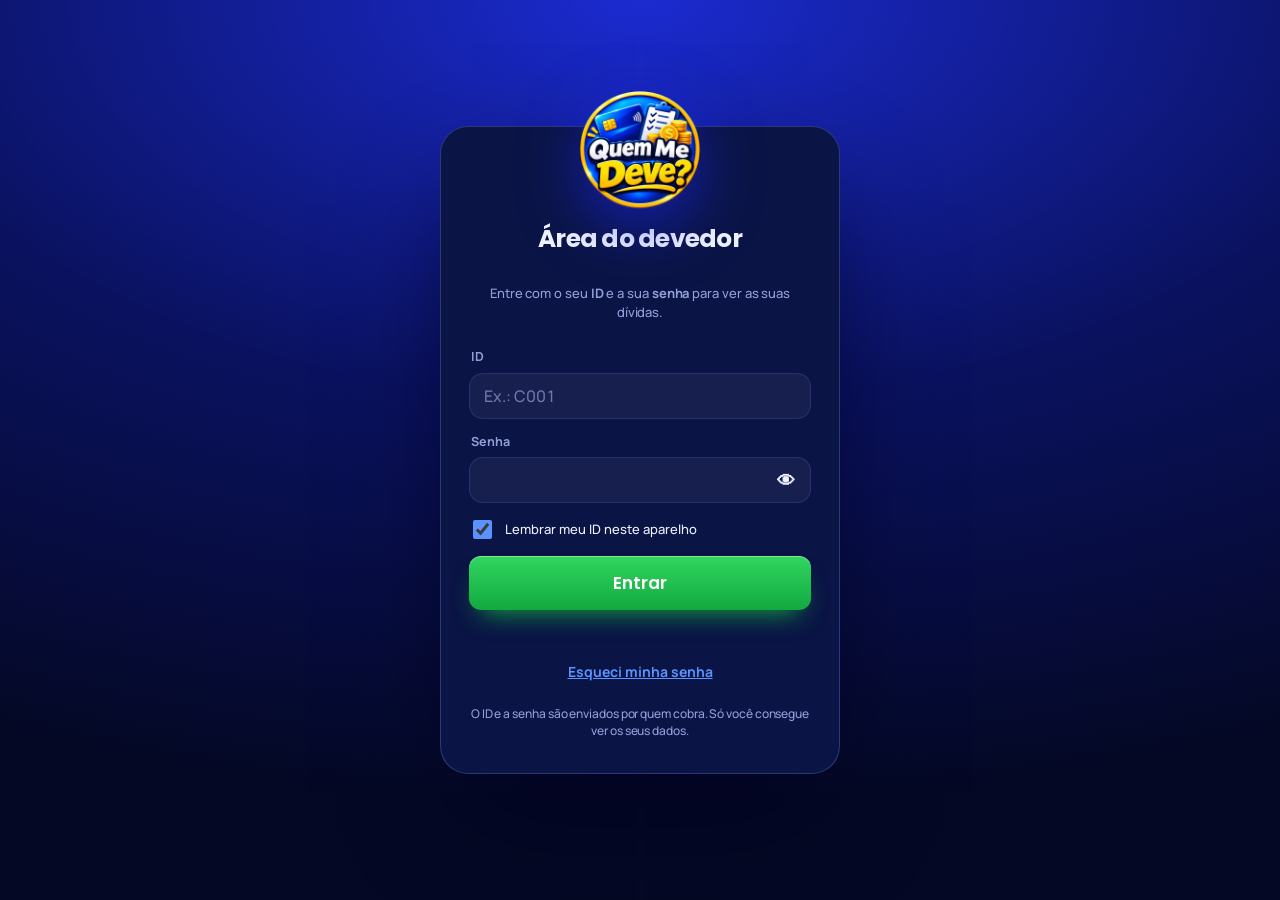
==== commit 218be2cc: "Add files via upload" ====
--- a/devedor.html
+++ b/devedor.html
@@ -4,14 +4,15 @@
 <meta charset="utf-8">
 <meta name="viewport" content="width=device-width, initial-scale=1, viewport-fit=cover">
 <title>Quem Me Deve · Área do devedor</title>
-<meta name="theme-color" content="#02296b">
+<meta name="theme-color" content="#050b30">
+<script>try{var t=localStorage.getItem("dv-th");document.documentElement.dataset.theme=t===""?"light":(t||"dark")}catch(e){document.documentElement.dataset.theme="dark"}</script>
 <meta name="robots" content="noindex,nofollow">
 <link rel="icon" type="image/png" href="logo.png">
 <link rel="apple-touch-icon" href="apple-touch-icon.png">
 <link rel="preconnect" href="https://fonts.googleapis.com"><link rel="preconnect" href="https://fonts.gstatic.com" crossorigin>
-<link href="https://fonts.googleapis.com/css2?family=Sora:wght@400;600;700;800&display=swap" rel="stylesheet">
-<link rel="stylesheet" href="style.css?v=21">
-<link rel="stylesheet" href="devedor.css?v=21">
+<link href="https://fonts.googleapis.com/css2?family=Poppins:wght@500;600;700;800&family=Manrope:wght@400;500;600;700;800&display=swap" rel="stylesheet">
+<link rel="stylesheet" href="style.css?v=24">
+<link rel="stylesheet" href="devedor.css?v=24">
 </head>
 <body class="dvb">
 
@@ -22,7 +23,7 @@
 <h1>Área do devedor</h1>
 <p class="s">Entre com o seu <b>ID</b> e a sua <b>senha</b> para ver as suas dívidas.</p>
 <div><label for="l_id">ID</label><input id="l_id" placeholder="Ex.: C001" autocapitalize="characters" autocomplete="username" required></div>
-<div><label for="l_pw">Senha</label><input id="l_pw" type="password" autocomplete="current-password" required></div>
+<div><label for="l_pw">Senha</label><div class="pwr"><input id="l_pw" type="password" autocomplete="current-password" autocapitalize="off" spellcheck="false" required><button type="button" class="eye" id="l_eye" aria-label="Mostrar senha" title="Mostrar senha">👁</button></div></div>
 <label class="ck"><input type="checkbox" id="l_rm" checked> Lembrar meu ID neste aparelho</label>
 <button class="add big" type="submit" id="l_go">Entrar</button>
 <p class="err" id="l_err" role="alert"></p>
@@ -72,7 +73,7 @@
 
 <div id="toast" role="status"><span id="tm"></span></div>
 <script src="qrcode.js"></script>
-<script src="shared.js?v=21"></script>
-<script src="devedor.js?v=21"></script>
+<script src="shared.js?v=22"></script>
+<script src="devedor.js?v=24"></script>
 </body>
 </html>
--- a/style.css
+++ b/style.css
@@ -472,3 +472,182 @@
 .mchips button.on{background:var(--pr);border-color:var(--pr);color:#fff}
 .pgq{background:var(--bg);border:1.5px solid var(--bd);border-radius:16px;padding:12px}
 #qpay2{padding:9px 14px;font-size:13px}
+
+/* ==========================================================
+   19 · TEMA NOTURNO "Quem Me Deve" (igual ao modelo)
+   Azul-marinho profundo, cartões coloridos com ondas, painéis em vidro,
+   botão verde em pílula. Claro/Escuro: o escuro é o padrão.
+   Fontes: Poppins (títulos e números) + Manrope (texto)
+   ========================================================== */
+@keyframes spin{to{transform:rotate(360deg)}}
+@keyframes shine{to{transform:translateX(100%)}}
+@keyframes floaty{0%,100%{transform:translateY(0)}50%{transform:translateY(-6px)}}
+@keyframes halo{0%,100%{opacity:.5;transform:scale(1)}50%{opacity:.9;transform:scale(1.08)}}
+@keyframes pulse{0%{box-shadow:0 0 0 0 rgba(255,255,255,.35)}100%{box-shadow:0 0 0 14px rgba(255,255,255,0)}}
+
+:root,:root[data-theme="dark"]{
+  color-scheme:dark;
+  --font:"Manrope","Segoe UI Variable Text","Segoe UI",system-ui,-apple-system,Roboto,sans-serif;
+  --fd:"Poppins","Manrope","Segoe UI",system-ui,sans-serif;
+  --bg:#050b30;--card:#0a1445;--tx:#eef2ff;--mu:#93a0d8;--bd:rgba(130,150,255,.17);
+  --pr:#5a93ff;--pr2:#38bdf8;--gold:#ffc61a;--navy:#eef2ff;--on:#fff;
+  --ok:#2bd46b;--okb:rgba(43,212,107,.16);--pe:#ff5566;--peb:rgba(255,85,102,.16);--rd:#ff5566;--wa:#2bd46b;
+  --nav1:#0a1260;--nav2:#050b30;--r:24px;
+  --shadow:0 1px 0 rgba(255,255,255,.04) inset,0 24px 48px -28px rgba(0,0,40,.9);
+  --glow:0 0 0 1px rgba(110,130,255,.25),0 24px 50px -20px rgba(70,80,255,.55);
+}
+:root[data-theme="light"]{
+  color-scheme:light;
+  --bg:#edf1fb;--card:#ffffff;--tx:#0b1a3f;--mu:#62729a;--bd:#dfe6f5;
+  --pr:#2563eb;--navy:#0b1a3f;
+  --ok:#12a150;--okb:#dff5e8;--pe:#e0383e;--peb:#fde6e7;--rd:#e0383e;--wa:#12a150;
+  --shadow:0 1px 1px rgba(11,26,63,.04),0 18px 38px -22px rgba(20,60,160,.4);
+  --glow:0 0 0 1px rgba(37,99,235,.12),0 22px 46px -20px rgba(37,99,235,.45);
+}
+body{background:#040924;font-family:var(--font);font-weight:500;-webkit-font-smoothing:antialiased;letter-spacing:-.005em}
+h1,h2,h3,.gn,.dt b,.xh,.rc-cl b,.rc-dt b{font-family:var(--fd);letter-spacing:-.02em}
+
+/* campos e botões */
+label{text-transform:none;letter-spacing:0;font-size:12.5px;font-weight:700;margin:0 0 6px 2px}
+input,select,textarea{height:46px;border:1px solid var(--bd);border-radius:14px;background:color-mix(in srgb,var(--tx) 5%,transparent);color:var(--tx);font-weight:500}
+input:focus,select:focus,textarea:focus{border-color:var(--pr);background:color-mix(in srgb,var(--tx) 8%,transparent);box-shadow:0 0 0 4px color-mix(in srgb,var(--pr) 22%,transparent)}
+select option{background:var(--card);color:var(--tx)}
+button{font-weight:600}
+.sec{background:color-mix(in srgb,var(--tx) 5%,transparent);border:1px solid var(--bd);color:var(--tx)}
+.sec:hover{border-color:var(--pr);color:var(--pr);background:color-mix(in srgb,var(--pr) 10%,transparent)}
+.add{background:linear-gradient(180deg,#31d65f,#12a940);font-family:var(--fd);font-weight:600;color:#fff;box-shadow:inset 0 1px 0 rgba(255,255,255,.4),0 14px 26px -12px #12a940}
+.add:hover{transform:translateY(-2px);filter:brightness(1.07)}
+.add::after,.go::after{content:"";position:absolute;inset:0;background:linear-gradient(110deg,transparent 30%,rgba(255,255,255,.4) 50%,transparent 70%);transform:translateX(-120%);transition:transform .7s var(--ease);pointer-events:none}
+.add:hover::after,.go:hover::after{transform:translateX(120%)}
+
+/* menu lateral */
+.side{background:linear-gradient(180deg,#060b45 0%,#0c1380 55%,#2a1db4 100%);border-right:1px solid rgba(130,150,255,.14)}
+.sb-logo img{animation:none;filter:drop-shadow(0 12px 26px rgba(30,40,255,.55))}
+.nv{font-size:16px;font-weight:600;padding:13px 16px;gap:14px;color:#e4eaff;border-radius:16px}
+.nv:hover{background:rgba(255,255,255,.08)}
+.nv.on{background:linear-gradient(90deg,#2b5cff,#1d3fe0);box-shadow:0 14px 28px -12px #2b5cff,inset 0 1px 0 rgba(255,255,255,.25);color:#fff}
+.sb-tip{position:relative;z-index:1;margin-top:26px;padding:18px 16px;border-radius:22px;text-align:center;font-size:14px;font-weight:500;line-height:1.45;color:#e4eaff;background:rgba(255,255,255,.06);border:1px solid rgba(255,255,255,.12);backdrop-filter:blur(8px)}
+.sb-tip svg{display:block;width:46px;height:46px;margin:0 auto 8px;filter:drop-shadow(0 0 12px rgba(255,198,26,.65))}
+
+/* topo e fundo */
+.mainc{position:relative;background:radial-gradient(1000px 520px at 75% -6%,rgba(70,60,240,.28),transparent 62%),linear-gradient(180deg,#050b30,#040824)}
+.mainc::after{content:"";position:fixed;left:272px;right:0;bottom:0;height:170px;background:radial-gradient(ellipse at 50% 130%,rgba(80,70,255,.5),transparent 66%);pointer-events:none;z-index:0}
+.topbar{background:rgba(5,11,48,.6);backdrop-filter:blur(16px) saturate(150%);-webkit-backdrop-filter:blur(16px) saturate(150%);border-bottom:1px solid rgba(130,150,255,.14);padding:14px 30px}
+.tdate{font-family:var(--font);font-weight:500;font-size:15px;color:#dfe6ff}
+.tb-i{background:rgba(255,255,255,.06);border:1.5px solid rgba(130,150,255,.35)}
+.tb-i:hover{background:rgba(255,255,255,.16)}
+.tb-i.on{background:var(--gold);color:#0b1a3f;border-color:var(--gold);box-shadow:0 0 18px rgba(255,198,26,.6)}
+.page{background:transparent;border-radius:0;padding:24px 28px 56px}
+:root[data-theme="light"] .mainc{background:var(--nav2)}
+:root[data-theme="light"] .mainc::after{display:none}
+:root[data-theme="light"] .page{background:var(--bg);border-top-left-radius:28px}
+
+/* banner e cartões coloridos */
+.banner,.banner img{border-radius:26px}
+.banner img{border:1px solid rgba(150,170,255,.28);box-shadow:var(--glow)}
+.kpis{gap:18px;margin-top:20px}
+.kpi{--g1:#1f55ee;--g2:#0a2fb8;border:0;border-radius:24px;padding:22px 22px 24px;gap:16px;color:#fff;
+  background:linear-gradient(135deg,var(--g1),var(--g2));
+  box-shadow:inset 0 1px 0 rgba(255,255,255,.3),0 22px 40px -22px var(--g1);transition:transform .35s var(--ease),box-shadow .35s}
+.k1{--g1:#2260f0;--g2:#0a2db4}.k2{--g1:#1fc455;--g2:#0a7a38}.k3{--g1:#ff8f22;--g2:#e04c00}.k4{--g1:#9150ff;--g2:#5a22d6}
+.kpi:hover{transform:translateY(-5px);box-shadow:inset 0 1px 0 rgba(255,255,255,.3),0 30px 50px -20px var(--g1)}
+.kpi::before{background:radial-gradient(260px circle at var(--mx) var(--my),rgba(255,255,255,.28),transparent 62%)}
+:root[data-theme="dark"] .kpi::before{background:radial-gradient(260px circle at var(--mx) var(--my),rgba(255,255,255,.28),transparent 62%)}
+.kpi::after{content:"";position:absolute;left:0;right:0;bottom:0;height:48%;pointer-events:none;background:radial-gradient(120% 90% at 15% 140%,rgba(255,255,255,.26),transparent 62%),radial-gradient(90% 70% at 95% 150%,rgba(255,255,255,.18),transparent 62%)}
+.ki{width:auto;height:auto;border-radius:0;background:none;box-shadow:none;color:#fff}
+.ki svg{width:46px;height:46px;filter:drop-shadow(0 6px 10px rgba(0,0,0,.25))}
+.k2 .ki{width:58px;height:58px;border-radius:50%;background:rgba(255,255,255,.2);box-shadow:inset 0 1px 0 rgba(255,255,255,.4)}
+.k2 .ki svg{width:34px;height:34px}
+.kpi small,.k1 small{font-size:15px;font-weight:600;color:#fff}
+.kpi b,.k1 b{font-family:var(--fd);font-size:clamp(24px,2.4vw,33px);font-weight:700;letter-spacing:-.03em;color:#fff}
+.kpi em{font-size:13px;font-weight:500;color:rgba(255,255,255,.88);margin-top:3px}
+
+/* botão nova dívida e faixa de benefícios */
+.acts{grid-template-columns:1fr auto;gap:22px;margin-top:24px}
+.go{order:2;border-radius:999px;padding:18px 36px 18px 28px;gap:12px;font-family:var(--fd);font-size:20px;font-weight:600;background:linear-gradient(180deg,#31d65f,#12a940);box-shadow:inset 0 1px 0 rgba(255,255,255,.45),0 22px 40px -16px #12a940}
+.gi{width:auto;height:auto;border-radius:0;background:none;box-shadow:none;color:#fff;font-size:36px;font-weight:500;line-height:.8}
+.feats{order:1;display:grid;grid-template-columns:repeat(4,1fr);border:1px solid var(--bd);border-radius:22px;background:color-mix(in srgb,var(--tx) 4%,transparent);backdrop-filter:blur(10px);overflow:hidden}
+.ft{display:flex;align-items:center;gap:14px;padding:16px 20px;font-size:14px;font-weight:500;line-height:1.35;color:var(--tx);border-left:1px solid var(--bd)}
+.ft:first-child{border-left:0}
+.ft svg{width:36px;height:36px;flex:none}
+
+/* painéis, tabela e cards */
+.panel,.group,.dash,.rec{background:linear-gradient(180deg,rgba(255,255,255,.045),rgba(255,255,255,.012)),var(--card);border:1px solid var(--bd);border-radius:26px;box-shadow:var(--shadow)}
+.panel{margin-top:22px}
+.ph{background:transparent;color:var(--tx);border-bottom:1px solid var(--bd);padding:18px 24px}
+.ph h2{font-size:23px;font-weight:700;color:var(--tx)}
+.ph h2 svg{color:#7aa4ff}
+.ph .s{color:var(--mu)}
+.search input{background:color-mix(in srgb,var(--tx) 7%,transparent);color:var(--tx);border:1px solid var(--bd);border-radius:999px}
+.search input::placeholder{color:var(--mu)}
+.search svg{color:var(--mu)}
+.pf{background:color-mix(in srgb,var(--tx) 3%,transparent);border-bottom:1px solid var(--bd)}
+.tw th{background:transparent;color:var(--mu);font-size:13px;font-weight:600;border-bottom:1px solid var(--bd)}
+.tw td{border-bottom:1px solid var(--bd)}
+.tw tr.gr:hover td{background:color-mix(in srgb,var(--pr) 8%,transparent)}
+.tw tfoot td{background:color-mix(in srgb,var(--tx) 5%,transparent);font-family:var(--fd)}
+.st{padding:5px 14px;font-size:13px;font-weight:600}
+.st::before{content:"";display:inline-block;width:7px;height:7px;border-radius:50%;background:currentColor;margin-right:7px;vertical-align:1px}
+.st-late{background:#e11d33;color:#fff;box-shadow:0 8px 16px -8px #e11d33}
+.st-pe{background:rgba(255,160,60,.18);color:#ffb04d}
+.ab{width:40px;height:38px;border-radius:12px;box-shadow:0 10px 18px -10px rgba(0,0,0,.7)}
+.ab-e{background:linear-gradient(180deg,#9564ff,#6a3df0)}
+.ab-d{background:linear-gradient(180deg,#ff5566,#e11d33)}
+.ab-g{background:color-mix(in srgb,var(--tx) 6%,transparent);border:1px solid rgba(150,170,255,.35)}
+.av{box-shadow:0 0 0 2px var(--card),0 0 0 3.5px rgba(120,150,255,.5)}
+.group{transition:border-color .25s,box-shadow .3s}
+.group:hover{border-color:rgba(120,150,255,.4);box-shadow:var(--glow)}
+.gn{font-size:19px;font-weight:600}
+.gear,.pt{border:1px solid var(--bd);background:color-mix(in srgb,var(--tx) 5%,transparent)}
+.ga button{background:color-mix(in srgb,var(--tx) 5%,transparent);border:1px solid var(--bd);color:var(--tx);font-weight:600}
+.ga .wa{background:var(--okb);border-color:transparent;color:var(--wa)}
+.pb{height:7px;background:color-mix(in srgb,var(--tx) 12%,transparent)}
+.pb i{position:relative;overflow:hidden;background:linear-gradient(90deg,#1fc455,#6ee7a0)}
+.pb i::after{content:"";position:absolute;inset:0;background:linear-gradient(110deg,transparent 30%,rgba(255,255,255,.6) 50%,transparent 70%);transform:translateX(-100%);animation:shine 2.8s ease-in-out infinite}
+.debt{border:1px solid var(--bd);border-radius:20px;background:color-mix(in srgb,var(--tx) 3%,transparent)}
+.it{background:color-mix(in srgb,var(--tx) 4%,transparent);border:1px solid transparent;border-radius:14px}
+.it:hover{border-color:var(--bd)}
+.it.sel{background:color-mix(in srgb,var(--pr) 14%,transparent)}
+.cd{letter-spacing:0;font-weight:700;background:color-mix(in srgb,var(--pr) 18%,transparent)}
+.dn{background:conic-gradient(#8b5cff calc(var(--p)*1%),#7a4dff 0)}
+.dn i{font-family:var(--fd);background:var(--card)}
+.br .a{background:linear-gradient(90deg,#1fc455,#6ee7a0)}
+.cb i{background:linear-gradient(180deg,#ffd84d,#f5a50b);box-shadow:0 0 14px -2px rgba(255,198,26,.6)}
+.cb{background:color-mix(in srgb,var(--tx) 10%,transparent)}
+.rk-b.m{background:rgba(255,198,26,.18);color:#ffc61a}
+
+/* janelas, avisos e PIN */
+dialog{background:var(--card);border:1px solid rgba(130,150,255,.25);border-radius:28px;box-shadow:0 50px 110px -30px rgba(0,0,30,.9)}
+dialog::backdrop{background:radial-gradient(circle at 50% 28%,rgba(60,60,230,.4),rgba(2,5,25,.85));backdrop-filter:blur(9px)}
+dialog h2{font-size:22px;font-weight:700}
+.cg{background:color-mix(in srgb,var(--tx) 4%,transparent);border:1px solid var(--bd);border-radius:18px}
+.cg h3,.ph-title,.xs,.psum small,.pgsum small,.rc-stats small,.rc-t small,.dn small,.bars h3{text-transform:none;letter-spacing:0;font-size:12.5px;font-weight:700}
+.cg h3,.bars h3{color:var(--tx);font-size:14px}
+.psum div,.pgsum div,.rc-stats div,.dbk{background:color-mix(in srgb,var(--tx) 5%,transparent);border:1px solid var(--bd)}
+.pl,.jsum,.rc-sum span,.seg{border:1px solid var(--bd)}
+.seg{background:color-mix(in srgb,var(--tx) 5%,transparent)}
+.rc-debt{border-style:solid;border-width:1px}
+.xr,.hr,.ph-row,.rc-p,.rk-row,.lg{border-bottom-style:solid;border-bottom-width:1px}
+.tg{letter-spacing:0;text-transform:none;font-size:12px}
+.mchips button{background:color-mix(in srgb,var(--tx) 5%,transparent);border:1px solid var(--bd);color:var(--tx)}
+.mchips button.on{background:var(--pr);color:#fff;border-color:var(--pr)}
+#toast{background:rgba(8,20,70,.94);backdrop-filter:blur(14px);border:1px solid rgba(255,255,255,.14);border-radius:16px}
+#selbar{background:var(--card);border:1px solid var(--bd);backdrop-filter:blur(14px)}
+#lock{background:radial-gradient(120% 80% at 50% 0%,#1b2bd0 0%,#0a1260 48%,#040824 100%)}
+.lk h2{font-family:var(--fd)}
+.dots i{box-shadow:0 0 10px rgba(255,198,26,.5)}
+.pad button{font-family:var(--fd);background:rgba(255,255,255,.07);border:1px solid rgba(255,255,255,.16);backdrop-filter:blur(8px)}
+.pad button:hover{background:rgba(255,255,255,.18);transform:scale(1.06)}
+
+@media(max-width:1180px){.acts{grid-template-columns:1fr}.go{order:2;justify-content:center}.feats{order:1}}
+@media(max-width:900px){
+  .mainc::after{display:none}
+  .side{background:linear-gradient(180deg,#0c1380,#060b45)}
+  .sb-tip{display:none}
+  .page{padding:16px 14px 110px}
+  .feats{grid-template-columns:1fr 1fr}
+  .ft:nth-child(3){border-left:0}.ft:nth-child(n+3){border-top:1px solid var(--bd)}
+  .topbar{padding:10px 14px}
+  :root[data-theme="light"] .page{border-top-left-radius:24px}
+}
+@media(max-width:560px){.kpi{padding:16px}.ki svg{width:38px;height:38px}}
--- a/devedor.css
+++ b/devedor.css
@@ -72,3 +72,38 @@
   body.dvb{background:#fff}
   .dbt{break-inside:avoid}
 }
+
+/* ==========================================================
+   Tema noturno · área do devedor (igual ao painel)
+   ========================================================== */
+.lgn{background:radial-gradient(120% 90% at 50% 0%,#1b2bd0 0%,#0a1260 50%,#040824 100%)}
+.lc{border:1px solid rgba(130,150,255,.28);border-radius:28px;padding:34px 28px;box-shadow:0 50px 110px -30px rgba(0,0,30,.9)}
+.lc h1{font-family:var(--fd);font-size:25px;font-weight:700}
+.lgl{animation:floaty 6s ease-in-out infinite;filter:drop-shadow(0 18px 30px rgba(30,40,255,.55))}
+.dtop{background:rgba(5,11,48,.7);backdrop-filter:blur(16px);-webkit-backdrop-filter:blur(16px);border-bottom:1px solid rgba(130,150,255,.14)}
+.dtop .brand b{font-family:var(--fd);font-weight:600}
+.dclock .sec{background:rgba(255,255,255,.08);border:1px solid rgba(130,150,255,.3)}
+body.dvb{background:radial-gradient(1000px 520px at 75% -6%,rgba(70,60,240,.28),transparent 62%),linear-gradient(180deg,#050b30,#040824) fixed}
+.dhero{position:relative;overflow:hidden;border-radius:26px;padding:26px 28px;background:linear-gradient(120deg,#1f55ee,#5a22d6);box-shadow:var(--glow)}
+.dhero::before{content:"";position:absolute;right:-60px;top:-80px;width:280px;height:280px;border-radius:50%;background:radial-gradient(circle,rgba(255,198,26,.4),transparent 65%);animation:halo 6s ease-in-out infinite;pointer-events:none}
+.dhero>*{position:relative;z-index:1}
+.dhero .go{border-radius:999px}
+.dnx{font-weight:600;line-height:1.5}
+.dbt{background:linear-gradient(180deg,rgba(255,255,255,.045),rgba(255,255,255,.012)),var(--card);border:1px solid var(--bd);border-radius:22px;box-shadow:var(--shadow);transition:border-color .25s,box-shadow .3s}
+.dbt:hover{border-color:rgba(120,150,255,.4);box-shadow:var(--glow)}
+.dbt h3{font-size:18px;font-weight:600}
+.dbt .rows{border-top:1px solid var(--bd)}
+.dbt .amt{font-family:var(--fd);font-weight:700}
+.dr{border-bottom:1px solid var(--bd);padding:13px 18px}
+.dr:last-child{border-bottom:0}
+.dr b{font-family:var(--fd);font-weight:600}
+.stp{font-weight:600;font-size:11.5px;padding:4px 12px}
+.pyr{border-bottom:1px solid var(--bd)}
+.pxk{background:color-mix(in srgb,var(--tx) 4%,transparent);border:1px solid var(--bd);border-radius:16px}
+.pxk .key{font-family:var(--fd)}
+.pxqr svg{border:1px solid var(--bd)}
+
+.pwr{position:relative}
+.pwr input{padding-right:50px}
+.eye{position:absolute;right:6px;top:50%;transform:translateY(-50%);background:none;padding:8px 10px;font-size:18px;line-height:1;border-radius:10px}
+.eye:hover{background:color-mix(in srgb,var(--tx) 8%,transparent)}
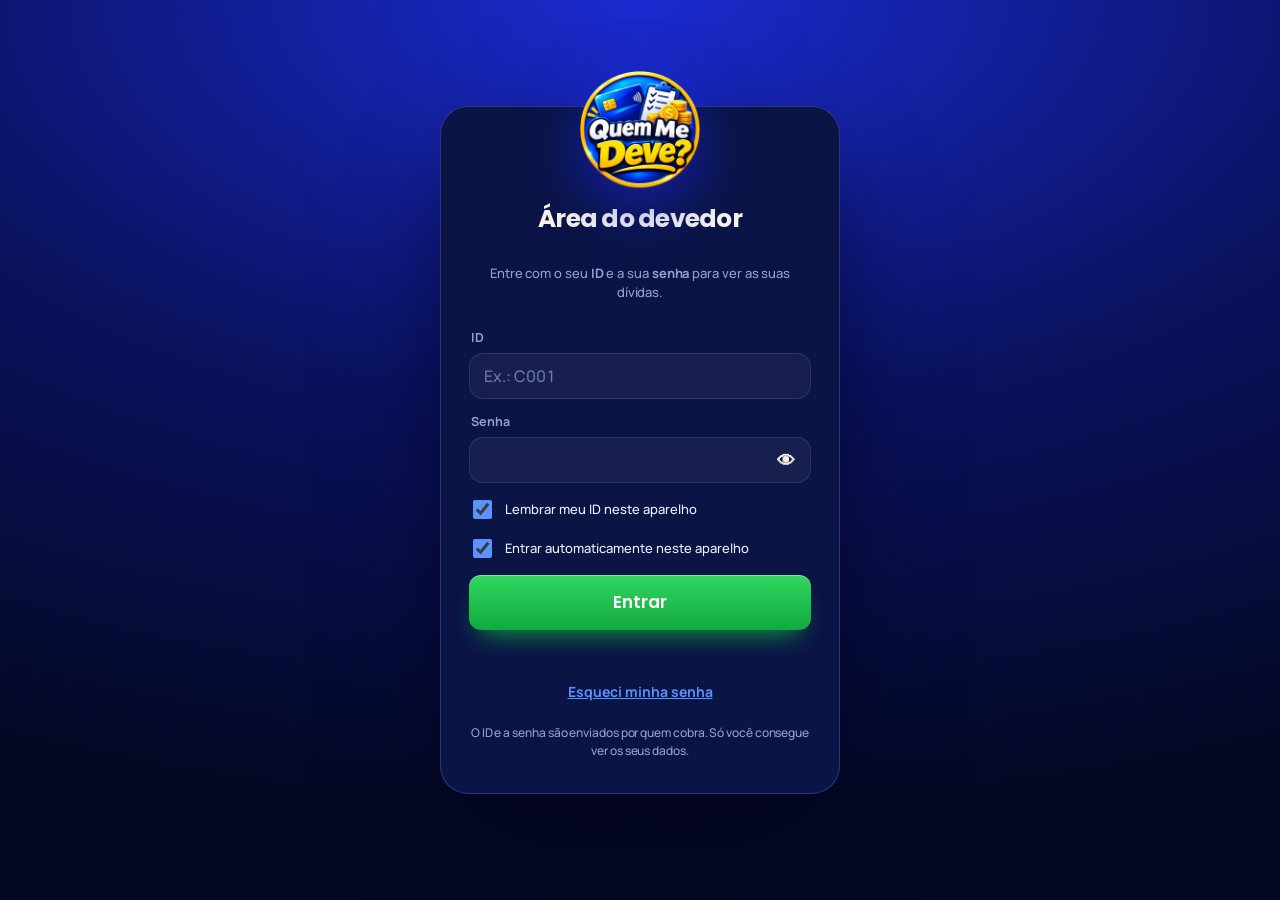
==== commit 66870c29: "Add files via upload" ====
--- a/devedor.html
+++ b/devedor.html
@@ -7,14 +7,17 @@
 <meta name="theme-color" content="#050b30">
 <script>try{var t=localStorage.getItem("dv-th");document.documentElement.dataset.theme=t===""?"light":(t||"dark")}catch(e){document.documentElement.dataset.theme="dark"}</script>
 <meta name="robots" content="noindex,nofollow">
+<link rel="manifest" href="manifest-devedor.webmanifest">
 <link rel="icon" type="image/png" href="logo.png">
 <link rel="apple-touch-icon" href="apple-touch-icon.png">
 <link rel="preconnect" href="https://fonts.googleapis.com"><link rel="preconnect" href="https://fonts.gstatic.com" crossorigin>
 <link href="https://fonts.googleapis.com/css2?family=Poppins:wght@500;600;700;800&family=Manrope:wght@400;500;600;700;800&display=swap" rel="stylesheet">
 <link rel="stylesheet" href="style.css?v=24">
 <link rel="stylesheet" href="devedor.css?v=24">
+<link rel="stylesheet" href="tema.css?v=6">
 </head>
 <body class="dvb">
+<canvas id="fx" aria-hidden="true"></canvas>
 
 <!-- ENTRAR -->
 <div id="login" class="lgn">
@@ -25,9 +28,11 @@
 <div><label for="l_id">ID</label><input id="l_id" placeholder="Ex.: C001" autocapitalize="characters" autocomplete="username" required></div>
 <div><label for="l_pw">Senha</label><div class="pwr"><input id="l_pw" type="password" autocomplete="current-password" autocapitalize="off" spellcheck="false" required><button type="button" class="eye" id="l_eye" aria-label="Mostrar senha" title="Mostrar senha">👁</button></div></div>
 <label class="ck"><input type="checkbox" id="l_rm" checked> Lembrar meu ID neste aparelho</label>
+<label class="ck"><input type="checkbox" id="l_au" checked> Entrar automaticamente neste aparelho</label>
 <button class="add big" type="submit" id="l_go">Entrar</button>
 <p class="err" id="l_err" role="alert"></p>
 <button type="button" class="lnk" id="l_forgot">Esqueci minha senha</button>
+<button type="button" class="sec inst" id="l_inst" hidden>📲 Baixar app</button>
 <p class="s foot">O ID e a senha são enviados por quem cobra. Só você consegue ver os seus dados.</p>
 </form>
 </div>
@@ -36,7 +41,7 @@
 <div id="app" hidden>
 <header class="dtop">
 <div class="brand"><img src="logo.png" alt=""><div><b id="d_hi">Olá</b><span class="s" id="d_id"></span></div></div>
-<div class="dclock"><span id="d_clk"></span><button class="tb-i" id="d_print" title="Imprimir meu extrato" aria-label="Imprimir">🖨</button><button class="sec" id="d_out">Sair</button></div>
+<div class="dclock"><span id="d_clk"></span><button class="tb-i inst" id="d_inst" title="Baixar o app" aria-label="Baixar app" hidden>📲</button><button class="tb-i" id="d_th" title="Trocar modo claro/noturno" aria-label="Trocar tema" onclick="var r=document.documentElement,l=r.dataset.theme!=='light';r.dataset.theme=l?'light':'dark';try{localStorage.setItem('dv-th',l?'':'dark')}catch(e){}this.textContent=l?'☾':'☀'">☀</button><button class="tb-i" id="d_print" title="Imprimir meu extrato" aria-label="Imprimir">🖨</button><button class="sec" id="d_out">Sair</button></div>
 </header>
 
 <main class="dmain">
@@ -74,6 +79,7 @@
 <div id="toast" role="status"><span id="tm"></span></div>
 <script src="qrcode.js"></script>
 <script src="shared.js?v=22"></script>
-<script src="devedor.js?v=24"></script>
+<script src="efeitos.js?v=22"></script>
+<script src="devedor.js?v=25"></script>
 </body>
 </html>
--- a/tema.css
+++ b/tema.css
@@ -0,0 +1,221 @@
+/* ==========================================================
+   Quem Me Deve · tema Preto, Branco e Dourado
+   Carregue DEPOIS de style.css e devedor.css. Para voltar ao
+   azul, é só tirar a linha <link> do tema.css.
+   ========================================================== */
+:root,:root[data-theme="dark"]{
+  color-scheme:dark;
+  --bg:#0a0a0a;--card:#141414;--tx:#f7f3e8;--mu:#a8a08a;--bd:rgba(212,175,55,.2);
+  --pr:#f2c94c;--pr2:#d4af37;--gold:#f2c94c;--navy:#f7f3e8;--on:#111;
+  --ok:#4ade80;--okb:rgba(74,222,128,.14);--pe:#ff6b6b;--peb:rgba(255,107,107,.15);--rd:#ff6b6b;
+  --nav1:#111;--nav2:#000;
+  --shadow:0 1px 0 rgba(255,255,255,.04) inset,0 24px 48px -28px rgba(0,0,0,.95);
+  --glow:0 0 0 1px rgba(212,175,55,.3),0 24px 50px -20px rgba(212,175,55,.35);
+}
+:root[data-theme="light"]{
+  color-scheme:light;
+  --bg:#f6f4ee;--card:#ffffff;--tx:#141414;--mu:#6f6a5a;--bd:#e6dfc9;
+  --pr:#9a7410;--pr2:#b8860b;--gold:#d4a017;--navy:#141414;--on:#111;
+  --ok:#12803c;--okb:#dff3e6;--pe:#c62828;--peb:#fde8e8;--rd:#c62828;
+  --nav1:#111;--nav2:#000;
+  --shadow:0 1px 1px rgba(0,0,0,.04),0 18px 38px -24px rgba(90,70,10,.35);
+  --glow:0 0 0 1px rgba(184,134,11,.25),0 22px 46px -22px rgba(184,134,11,.4);
+}
+body,body.dvb{background:#000}
+:root[data-theme="light"] body.dvb{background:var(--bg)}
+
+/* menu lateral */
+.side{background:linear-gradient(180deg,#000 0%,#0d0d0d 70%,#1a1405 100%);border-right:1px solid rgba(212,175,55,.25)}
+.nv{color:#efe9d6}
+.nv:hover{background:rgba(212,175,55,.1)}
+.nv.on{background:linear-gradient(90deg,#f2c94c,#d4af37);color:#111;box-shadow:0 14px 28px -14px #d4af37,inset 0 1px 0 rgba(255,255,255,.45)}
+.sb-tip{background:rgba(212,175,55,.07);border:1px solid rgba(212,175,55,.28);color:#efe9d6}
+.sb-logo img{filter:drop-shadow(0 12px 26px rgba(212,175,55,.45))}
+
+/* fundo, topo e página */
+.mainc{background:radial-gradient(900px 480px at 80% -8%,rgba(212,175,55,.14),transparent 62%),linear-gradient(180deg,#0a0a0a,#000)}
+.mainc::after{background:radial-gradient(ellipse at 50% 130%,rgba(212,175,55,.22),transparent 66%)}
+.topbar{background:rgba(10,10,10,.7);border-bottom:1px solid rgba(212,175,55,.22)}
+.tdate{color:#efe9d6}
+.tb-i{background:rgba(255,255,255,.05);border:1.5px solid rgba(212,175,55,.4);color:#f7f3e8}
+.tb-i:hover{background:rgba(212,175,55,.18)}
+.tb-i.on{background:var(--gold);color:#111;border-color:var(--gold);box-shadow:0 0 18px rgba(212,175,55,.55)}
+:root[data-theme="light"] .mainc{background:#000}
+:root[data-theme="light"] .page{background:var(--bg)}
+
+/* banner (a imagem azul vira dourada) */
+.banner img{border:1px solid rgba(212,175,55,.4);box-shadow:var(--glow);filter:grayscale(1) sepia(1) saturate(2.4) hue-rotate(-10deg) brightness(.85) contrast(1.1)}
+
+/* cartões do resumo: preto com detalhe dourado */
+.kpi,.k1,.k2,.k3,.k4{--g1:#1a1a1a;--g2:#0a0a0a;color:#f7f3e8;border:1px solid rgba(212,175,55,.3);
+  background:linear-gradient(145deg,#1d1a10,#0a0a0a);box-shadow:inset 0 1px 0 rgba(255,255,255,.06),0 22px 40px -26px #000}
+.kpi:hover{transform:translateY(-5px);border-color:#f2c94c;box-shadow:0 26px 46px -24px rgba(212,175,55,.5)}
+.kpi::before,:root[data-theme="dark"] .kpi::before{background:radial-gradient(260px circle at var(--mx) var(--my),rgba(242,201,76,.2),transparent 62%)}
+.kpi::after{background:radial-gradient(120% 90% at 15% 140%,rgba(212,175,55,.22),transparent 62%)}
+.ki,.k2 .ki{color:#f2c94c}
+.k2 .ki{background:rgba(212,175,55,.16);box-shadow:inset 0 1px 0 rgba(255,255,255,.2)}
+:root[data-theme="light"] .kpi{background:linear-gradient(145deg,#fffdf5,#f4ecd2);color:#141414;border-color:#e3d49a}
+:root[data-theme="light"] .ki,:root[data-theme="light"] .k2 .ki{color:#9a7410}
+
+/* botões e campos */
+.add,.go{background:linear-gradient(180deg,#f7d96b,#d4af37);color:#111;box-shadow:inset 0 1px 0 rgba(255,255,255,.55),0 14px 26px -14px #d4af37}
+.add:hover,.go:hover{filter:brightness(1.06)}
+.sec{background:rgba(255,255,255,.04);border:1px solid var(--bd);color:var(--tx)}
+.sec:hover{border-color:var(--pr);color:var(--pr);background:rgba(212,175,55,.1)}
+input,select,textarea{background:rgba(255,255,255,.05);border:1px solid var(--bd);color:var(--tx)}
+:root[data-theme="light"] input,:root[data-theme="light"] select,:root[data-theme="light"] textarea{background:#fff}
+input:focus,select:focus,textarea:focus{border-color:var(--pr);box-shadow:0 0 0 4px rgba(212,175,55,.2)}
+.lnk{color:var(--pr)}
+
+/* área do devedor */
+.lgn{background:radial-gradient(120% 90% at 50% 0%,#2a2208 0%,#0d0d0d 55%,#000 100%)}
+.lc{background:var(--card);border:1px solid rgba(212,175,55,.35);box-shadow:0 50px 110px -30px rgba(0,0,0,.95)}
+.lgl{filter:drop-shadow(0 18px 30px rgba(212,175,55,.4))}
+.dtop{background:rgba(0,0,0,.75);border-bottom:1px solid rgba(212,175,55,.25)}
+.dtop .s{color:#cfc6a8}
+.dclock .sec{background:rgba(212,175,55,.1);border:1px solid rgba(212,175,55,.4);color:#f7f3e8}
+.dhero{background:linear-gradient(120deg,#1a1405,#000 70%);border:1px solid rgba(212,175,55,.35);box-shadow:var(--glow);color:#f7f3e8}
+.dhero::before{background:radial-gradient(circle,rgba(242,201,76,.35),transparent 65%)}
+.dhero .s{color:#cfc6a8}
+body.dvb{background:radial-gradient(900px 480px at 75% -6%,rgba(212,175,55,.14),transparent 62%),#050505 fixed}
+:root[data-theme="light"] body.dvb{background:var(--bg)}
+.dbt{border:1px solid var(--bd)}
+.dbt:hover{border-color:rgba(212,175,55,.55);box-shadow:var(--glow)}
+.pxk{border:1px solid var(--bd)}
+
+/* ==========================================================
+   Layout com menu no topo (computador). No celular continua
+   o menu fixo embaixo, como era.
+   ========================================================== */
+@media(min-width:901px){
+  .app{display:block}
+  .side{position:sticky;top:0;z-index:40;height:auto;flex-direction:row;align-items:center;gap:22px;padding:8px 28px;overflow:visible;
+    background:rgba(8,8,8,.88);backdrop-filter:blur(16px);-webkit-backdrop-filter:blur(16px);border-right:0;border-bottom:1px solid rgba(212,175,55,.28)}
+  .sb-logo{margin:0}
+  .sb-logo img{width:56px;height:56px;animation:none}
+  .nav{flex-direction:row;align-items:center;gap:6px;flex:1;width:auto}
+  .nv{width:auto;padding:9px 16px;font-size:14px;gap:8px;border-radius:999px;white-space:nowrap}
+  .nv svg{width:18px;height:18px}
+  #sair{margin-left:auto}
+  .sb-tip,.sb-art,#fx2{display:none}
+  .mainc::after{left:0}
+  .topbar{position:static;padding:12px 28px;background:transparent;border-bottom:0;backdrop-filter:none;-webkit-backdrop-filter:none}
+  .page{max-width:1440px;margin:0 auto;padding:6px 28px 56px}
+  .banner img{width:100%;border-radius:26px}
+  .kpi{border-radius:22px}
+}
+
+/* ==========================================================
+   Início sem foto: banner feito só com HTML e CSS
+   ========================================================== */
+.hero{position:relative;overflow:hidden;display:flex;align-items:center;justify-content:space-between;gap:20px;min-height:200px;padding:34px 40px;border-radius:26px;
+  background:radial-gradient(520px 260px at 88% 40%,rgba(212,175,55,.28),transparent 70%),linear-gradient(120deg,#16120a,#000 75%);
+  border:1px solid rgba(212,175,55,.38);box-shadow:var(--glow);color:#f7f3e8}
+.hero-t{position:relative;z-index:1;max-width:560px}
+.hero h1{font-size:clamp(34px,5vw,56px);font-weight:800;font-style:italic;line-height:1.05;letter-spacing:-.03em;color:#fff}
+.hero h1 em{color:#f2c94c;font-style:italic}
+.hero p{margin:10px 0 18px;font-size:clamp(15px,2vw,20px);color:#e6dfc8}
+.hero-b{display:inline-flex;align-items:center;gap:8px;padding:12px 24px;border-radius:999px;font-size:15px;animation:none}
+.hero-a{position:relative;width:240px;height:150px;flex:none}
+.hero-a i{position:absolute;width:110px;height:26px;border-radius:50%;background:linear-gradient(180deg,#fbe38a,#c99a1c);box-shadow:0 7px 0 #8a6a0e,0 12px 18px -6px rgba(0,0,0,.7);border:2px solid #f9e7a0}
+.hero-a i:nth-child(1){left:20px;bottom:6px}
+.hero-a i:nth-child(2){left:20px;bottom:20px}
+.hero-a i:nth-child(3){left:20px;bottom:34px}
+.hero-a i:nth-child(4){left:96px;bottom:6px}
+.hero-a i:nth-child(5){left:96px;bottom:20px}
+.hero-a i:nth-child(6){left:96px;bottom:34px;width:96px}
+:root[data-theme="light"] .hero{background:radial-gradient(520px 260px at 88% 40%,rgba(212,175,55,.3),transparent 70%),linear-gradient(120deg,#16120a,#000 75%)}
+@media(max-width:700px){.hero{padding:22px 20px}.hero-a{display:none}}
+
+/* telas de senha e PIN continuam azuis */
+.lgn,#lock{--bg:#050b30;--card:#0a1445;--tx:#eef2ff;--mu:#93a0d8;--bd:rgba(130,150,255,.17);--pr:#5a93ff;--pr2:#38bdf8;--on:#fff;
+  --nav1:#0a1260;--nav2:#050b30;--ok:#2bd46b;--pe:#ff5566;--shadow:0 1px 0 rgba(255,255,255,.04) inset,0 24px 48px -28px rgba(0,0,40,.9)}
+.lgn{background:radial-gradient(120% 90% at 50% 0%,#1b2bd0 0%,#0a1260 50%,#040824 100%)}
+.lc{border:1px solid rgba(130,150,255,.28);box-shadow:0 50px 110px -30px rgba(0,0,30,.9)}
+.lgl{filter:drop-shadow(0 18px 30px rgba(30,40,255,.55))}
+.lgn .add,#lock .add{background:linear-gradient(180deg,#31d65f,#12a940);color:#fff;box-shadow:inset 0 1px 0 rgba(255,255,255,.4),0 14px 26px -12px #12a940}
+.lgn input,#lock input{background:color-mix(in srgb,#eef2ff 5%,transparent);border:1px solid rgba(130,150,255,.17);color:#eef2ff}
+.lgn input:focus,#lock input:focus{border-color:#5a93ff;box-shadow:0 0 0 4px rgba(90,147,255,.22)}
+.lgn .lnk{color:#5a93ff}
+
+/* ==========================================================
+   Configurações organizadas (duas colunas, cartões com ícone)
+   ========================================================== */
+#cd{width:min(920px,96vw);max-height:92vh;border-radius:26px;padding:0;overflow:auto}
+#cd .cs{grid-template-columns:repeat(2,minmax(0,1fr));gap:14px;padding:22px 24px 24px}
+#cd .cs>h2{grid-column:1/-1;font-size:22px;padding-bottom:12px;border-bottom:1px solid var(--bd);position:sticky;top:-22px;margin-top:-22px;padding-top:22px;background:var(--card);z-index:2}
+#cd .cs>.cg:nth-of-type(3),#cd .cs>.cg:nth-of-type(7),#cd .cs>.add{grid-column:1/-1}
+#cd .cg{display:flex;flex-direction:column;gap:2px;padding:16px 18px;border-radius:20px;border:1px solid var(--bd);background:color-mix(in srgb,var(--tx) 4%,transparent)}
+#cd .cg h3{display:flex;align-items:center;gap:10px;font-size:15px;color:var(--tx);margin:0 0 8px;padding-bottom:10px;border-bottom:1px dashed var(--bd)}
+#cd .cg h3::before{display:grid;place-items:center;width:32px;height:32px;border-radius:10px;font-size:16px;background:rgba(212,175,55,.18);flex:none}
+#cd .cg:nth-of-type(1) h3::before{content:"🎨"}
+#cd .cg:nth-of-type(2) h3::before{content:"💳"}
+#cd .cg:nth-of-type(3) h3::before{content:"🔑"}
+#cd .cg:nth-of-type(4) h3::before{content:"👥"}
+#cd .cg:nth-of-type(5) h3::before{content:"🔒"}
+#cd .cg:nth-of-type(6) h3::before{content:"📱"}
+#cd .cg:nth-of-type(7) h3::before{content:"💾"}
+#cd .cr{padding:9px 0;border-bottom:1px solid color-mix(in srgb,var(--tx) 7%,transparent)}
+#cd .cr:last-of-type{border-bottom:0}
+#cd .cr button,#cd .cr .lkb{border-radius:999px;white-space:nowrap}
+#cd .cr input{width:90px;height:38px;text-align:center}
+#cd .s{line-height:1.5;margin:8px 0 0}
+#cd .bk2{display:grid;grid-template-columns:repeat(auto-fit,minmax(150px,1fr));gap:8px}
+#cd .bk2 button{border-radius:12px}
+#cd>.cs>.add{border-radius:999px;padding:13px}
+@media(max-width:760px){#cd .cs{grid-template-columns:1fr;padding:16px}#cd .cs>.cg:nth-of-type(n){grid-column:auto}}
+
+/* acordeão "Acesso do devedor" na janela da pessoa */
+details.acc{border:1px solid var(--bd);border-radius:18px;background:color-mix(in srgb,var(--tx) 4%,transparent);padding:0;overflow:hidden}
+details.acc>summary{cursor:pointer;list-style:none;display:flex;align-items:center;gap:10px;padding:14px 16px;font-weight:700;font-size:15px}
+details.acc>summary::-webkit-details-marker{display:none}
+details.acc>summary::after{content:"▾";margin-left:auto;color:var(--pr);transition:transform .25s}
+details.acc[open]>summary::after{transform:rotate(180deg)}
+details.acc[open]>summary{border-bottom:1px solid var(--bd);background:rgba(212,175,55,.1)}
+details.acc>*:not(summary){margin-left:16px;margin-right:16px}
+details.acc>.s:first-of-type{margin-top:12px}
+details.acc>*:last-child{margin-bottom:16px}
+
+/* ==========================================================
+   Área do devedor mais bonita (modo noturno e claro)
+   ========================================================== */
+.dtop{background:rgba(0,0,0,.82)}
+.dclock .tb-i{background:rgba(212,175,55,.12);border:1px solid rgba(212,175,55,.4);color:#f7f3e8;width:38px;height:38px;border-radius:12px}
+.dmain{max-width:1020px;padding:24px 18px 70px}
+.dhero{border-radius:28px;padding:30px 32px;gap:20px}
+.dhero .st{font-size:14px;padding:7px 18px;font-weight:700}
+.dnx{font-size:16px;max-width:560px}
+.dhero .go{padding:16px 34px;font-size:17px;border-radius:999px}
+.dmain .kpis{grid-template-columns:repeat(auto-fit,minmax(210px,1fr));gap:14px}
+.dmain .panel{border-radius:26px;border:1px solid var(--bd);background:var(--card);box-shadow:var(--shadow);overflow:hidden}
+.dmain .ph{padding:18px 22px;border-bottom:1px solid var(--bd)}
+.dmain .ph h2{font-size:18px}
+.dbt{border-radius:20px;background:color-mix(in srgb,var(--tx) 3%,transparent);border:1px solid var(--bd)}
+.dbt>summary{padding:18px 20px}
+.dbt .pb{height:9px;border-radius:99px;background:color-mix(in srgb,var(--tx) 10%,transparent);overflow:hidden}
+.dbt .pb i{display:block;height:100%;border-radius:99px;background:linear-gradient(90deg,#d4af37,#f7d96b)}
+.dr{padding:13px 20px}
+.dr:hover{background:rgba(212,175,55,.07)}
+.stp{font-weight:700}
+.pyr{padding:14px 6px}
+.pxk{border-radius:18px;background:rgba(212,175,55,.07);border:1px solid rgba(212,175,55,.3)}
+.pxcode{background:color-mix(in srgb,var(--tx) 5%,transparent)}
+#pgd{border-radius:26px}
+:root[data-theme="light"] .dtop{background:rgba(0,0,0,.9)}
+:root[data-theme="light"] .dmain .panel{background:#fff}
+:root[data-theme="light"] .dbt{background:#fffdf7}
+:root[data-theme="light"] .dr:hover{background:#fbf5df}
+:root[data-theme="light"] .pxk{background:#fbf5df;border-color:#e3d49a}
+:root[data-theme="light"] .dhero{box-shadow:0 24px 50px -26px rgba(90,70,10,.55)}
+@media(max-width:700px){.dhero{padding:22px 20px}.dmain{padding:16px 12px 60px}}
+
+/* modo claro: texto dos cartões do resumo legível */
+:root[data-theme="light"] .kpi small,:root[data-theme="light"] .kpi em{color:#6f6a5a}
+:root[data-theme="light"] .kpi b{color:#141414}
+
+/* partículas de fundo e botão de baixar app no devedor */
+body.dvb #fx{position:fixed;inset:0;width:100%;height:100%;margin:0;z-index:0;pointer-events:none}
+body.dvb .dmain{position:relative;z-index:1}
+body.dvb .dtop{z-index:20}
+.lgn{position:relative;z-index:1}
+.lc .inst{justify-self:center;border-radius:999px;padding:10px 20px}
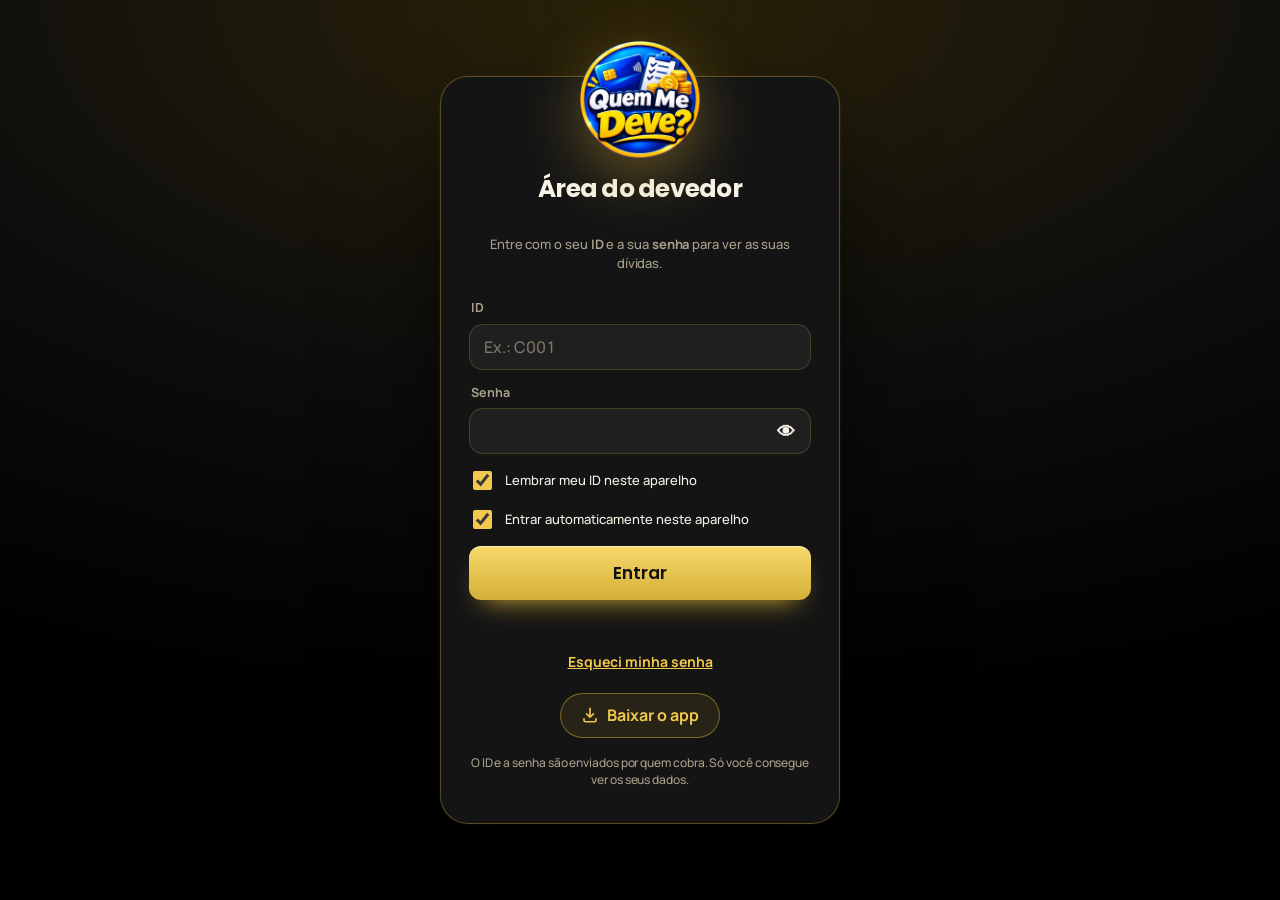
==== commit 9c81c637: "Add files via upload" ====
--- a/devedor.html
+++ b/devedor.html
@@ -4,17 +4,20 @@
 <meta charset="utf-8">
 <meta name="viewport" content="width=device-width, initial-scale=1, viewport-fit=cover">
 <title>Quem Me Deve · Área do devedor</title>
-<meta name="theme-color" content="#050b30">
+<meta name="theme-color" content="#0a0a0a">
 <script>try{var t=localStorage.getItem("dv-th");document.documentElement.dataset.theme=t===""?"light":(t||"dark")}catch(e){document.documentElement.dataset.theme="dark"}</script>
 <meta name="robots" content="noindex,nofollow">
+<meta name="apple-mobile-web-app-capable" content="yes">
+<meta name="mobile-web-app-capable" content="yes">
+<meta name="apple-mobile-web-app-status-bar-style" content="black-translucent">
 <link rel="manifest" href="manifest-devedor.webmanifest">
 <link rel="icon" type="image/png" href="logo.png">
 <link rel="apple-touch-icon" href="apple-touch-icon.png">
 <link rel="preconnect" href="https://fonts.googleapis.com"><link rel="preconnect" href="https://fonts.gstatic.com" crossorigin>
 <link href="https://fonts.googleapis.com/css2?family=Poppins:wght@500;600;700;800&family=Manrope:wght@400;500;600;700;800&display=swap" rel="stylesheet">
-<link rel="stylesheet" href="style.css?v=24">
-<link rel="stylesheet" href="devedor.css?v=24">
-<link rel="stylesheet" href="tema.css?v=6">
+<link rel="stylesheet" href="style.css?v=25">
+<link rel="stylesheet" href="devedor.css?v=25">
+<link rel="stylesheet" href="tema.css?v=7">
 </head>
 <body class="dvb">
 <canvas id="fx" aria-hidden="true"></canvas>
@@ -32,7 +35,7 @@
 <button class="add big" type="submit" id="l_go">Entrar</button>
 <p class="err" id="l_err" role="alert"></p>
 <button type="button" class="lnk" id="l_forgot">Esqueci minha senha</button>
-<button type="button" class="sec inst" id="l_inst" hidden>📲 Baixar app</button>
+<button type="button" class="sec inst" id="l_inst"><svg viewBox="0 0 24 24" fill="none" stroke="currentColor" stroke-width="2.2" stroke-linecap="round" stroke-linejoin="round"><path d="M12 3v12m0 0l-4.5-4.5M12 15l4.5-4.5"/><path d="M4 17v2a2 2 0 0 0 2 2h12a2 2 0 0 0 2-2v-2"/></svg> Baixar o app</button>
 <p class="s foot">O ID e a senha são enviados por quem cobra. Só você consegue ver os seus dados.</p>
 </form>
 </div>
@@ -41,12 +44,13 @@
 <div id="app" hidden>
 <header class="dtop">
 <div class="brand"><img src="logo.png" alt=""><div><b id="d_hi">Olá</b><span class="s" id="d_id"></span></div></div>
-<div class="dclock"><span id="d_clk"></span><button class="tb-i inst" id="d_inst" title="Baixar o app" aria-label="Baixar app" hidden>📲</button><button class="tb-i" id="d_th" title="Trocar modo claro/noturno" aria-label="Trocar tema" onclick="var r=document.documentElement,l=r.dataset.theme!=='light';r.dataset.theme=l?'light':'dark';try{localStorage.setItem('dv-th',l?'':'dark')}catch(e){}this.textContent=l?'☾':'☀'">☀</button><button class="tb-i" id="d_print" title="Imprimir meu extrato" aria-label="Imprimir">🖨</button><button class="sec" id="d_out">Sair</button></div>
+<div class="dclock"><span id="d_clk"></span><button class="tb-i inst" id="d_inst" title="Baixar o app" aria-label="Baixar app"><svg viewBox="0 0 24 24" fill="none" stroke="currentColor" stroke-width="2.2" stroke-linecap="round" stroke-linejoin="round"><path d="M12 3v12m0 0l-4.5-4.5M12 15l4.5-4.5"/><path d="M4 17v2a2 2 0 0 0 2 2h12a2 2 0 0 0 2-2v-2"/></svg></button><button class="tb-i" id="d_th" title="Trocar modo claro/noturno" aria-label="Trocar tema" onclick="var r=document.documentElement,l=r.dataset.theme!=='light';r.dataset.theme=l?'light':'dark';try{localStorage.setItem('dv-th',l?'':'dark')}catch(e){}this.textContent=l?'☾':'☀'">☀</button><button class="tb-i" id="d_print" title="Imprimir meu extrato" aria-label="Imprimir">🖨</button><button class="sec" id="d_out">Sair</button></div>
 </header>
 
 <main class="dmain">
+<div class="apx inst-card" id="apx" hidden><span class="apx-i"><svg viewBox="0 0 24 24" fill="none" stroke="currentColor" stroke-width="2.2" stroke-linecap="round" stroke-linejoin="round"><path d="M12 3v12m0 0l-4.5-4.5M12 15l4.5-4.5"/><path d="M4 17v2a2 2 0 0 0 2 2h12a2 2 0 0 0 2-2v-2"/></svg></span><div class="apx-t"><b>Baixe o app</b><span>Abra suas dívidas com 1 toque, direto da tela inicial.</span></div><button class="add inst" type="button" id="apx_b">Baixar</button><button class="apx-x" type="button" id="apx_x" aria-label="Fechar">×</button></div>
 <section class="dhero rise">
-<div><div class="s" id="d_stl">Situação</div><span class="st" id="d_st"></span><p class="dnx" id="d_nx"></p></div>
+<div class="dh-l"><div class="s" id="d_stl">Situação</div><span class="st" id="d_st"></span><p class="dnx" id="d_nx"></p><div class="dh-pg"><div><i id="d_bar"></i></div><small id="d_pct"></small></div></div>
 <button class="go" id="d_pay"><span class="gi">$</span> Pagar</button>
 </section>
 
@@ -76,10 +80,18 @@
 <button class="sec" data-close="pgd">Fechar</button>
 </div></dialog>
 
+<dialog id="instd"><div class="cs">
+<h2>📲 Baixar o app</h2>
+<div class="cg"><h3>iPhone (Safari)</h3><ol><li>Toque em <b>Compartilhar</b> (quadrado com seta).</li><li>Escolha <b>Adicionar à Tela de Início</b>.</li><li>Toque em <b>Adicionar</b>.</li></ol></div>
+<div class="cg"><h3>Android (Chrome)</h3><ol><li>Toque no menu <b>⋮</b> do navegador.</li><li>Escolha <b>Instalar app</b> ou <b>Adicionar à tela inicial</b>.</li><li>Confirme em <b>Instalar</b>.</li></ol></div>
+<p class="s">O site precisa estar aberto em https para instalar.</p>
+<button class="sec" data-close="instd">Entendi</button>
+</div></dialog>
+
 <div id="toast" role="status"><span id="tm"></span></div>
 <script src="qrcode.js"></script>
 <script src="shared.js?v=22"></script>
 <script src="efeitos.js?v=22"></script>
-<script src="devedor.js?v=25"></script>
+<script src="devedor.js?v=27"></script>
 </body>
 </html>
--- a/style.css
+++ b/style.css
@@ -112,7 +112,7 @@
 
 /* 06 · Minhas Dívidas: painel, filtros e tabela */
 .panel{margin-top:20px;border-radius:var(--r);background:var(--card);border:1.5px solid var(--bd);box-shadow:var(--shadow);overflow:hidden;animation-delay:.25s}
-.ph{display:flex;justify-content:space-between;align-items:center;gap:16px;flex-wrap:wrap;padding:16px 20px;background:linear-gradient(90deg,#02205f,#033a96);color:#fff}
+.ph{display:flex;justify-content:space-between;align-items:center;gap:16px;flex-wrap:wrap;padding:16px 20px;background:linear-gradient(90deg,#1a1405,#0a0a0a);color:#fff}
 .ph h2{display:flex;align-items:center;gap:12px;font-size:25px;font-weight:800;letter-spacing:-.03em}
 .ph h2 svg{width:28px;height:28px}
 .ph .s{color:rgba(255,255,255,.7);font-weight:500;font-size:13px;letter-spacing:0}
@@ -246,9 +246,9 @@
 .rk-b.g{background:var(--okb);color:var(--ok)}.rk-b.m{background:#fff3d6;color:#a86400}.rk-b.r{background:var(--peb);color:var(--pe)}.rk-b.n{background:var(--bd);color:var(--mu)}
 
 /* 09 · Janelas */
-dialog{border:0;border-radius:26px;padding:24px;width:min(500px,94vw);max-height:92vh;overflow:auto;background:var(--card);color:var(--tx);box-shadow:0 40px 90px -20px rgba(0,10,50,.6)}
+dialog{border:0;border-radius:26px;padding:24px;width:min(500px,94vw);max-height:92vh;overflow:auto;background:var(--card);color:var(--tx);box-shadow:0 40px 90px -20px rgba(0,0,0,.7)}
 dialog[open]{animation:pop .32s var(--ease)}
-dialog::backdrop{background:rgba(2,16,60,.6);backdrop-filter:blur(5px)}
+dialog::backdrop{background:rgba(0,0,0,.78);backdrop-filter:blur(5px)}
 dialog h2{font-size:22px;font-weight:800;letter-spacing:-.03em}
 dialog #f{display:grid;grid-template-columns:1fr 1fr;gap:14px}
 .pr{display:flex;align-items:center;gap:14px}
@@ -257,7 +257,7 @@
 .psum div{background:var(--bg);border:1.5px solid var(--bd);border-radius:18px;padding:12px 14px}
 .psum small{display:block;font-size:10px;font-weight:800;letter-spacing:.1em;text-transform:uppercase;color:var(--mu)}
 .psum b{font-size:18px;font-weight:800}
-.psum .t{grid-column:1/-1;background:linear-gradient(120deg,#0a3bc2,#1d8bff);border:0;color:#fff}
+.psum .t{grid-column:1/-1;background:linear-gradient(120deg,#d4af37,#f7d96b);border:0;color:#fff}
 .psum .t small{color:rgba(255,255,255,.8)}
 .psum .t input{background:rgba(255,255,255,.18);border:1.5px solid rgba(255,255,255,.4);color:#fff;font-size:28px;font-weight:800;height:58px;margin-top:6px}
 .psum .t input:focus{background:rgba(255,255,255,.28);border-color:#fff}
@@ -314,10 +314,10 @@
 .rc-act{margin-top:16px}
 
 /* 10 · Avisos, seleção e PIN */
-#toast{position:fixed;left:50%;bottom:calc(22px + env(safe-area-inset-bottom,0px));transform:translate(-50%,30px);opacity:0;pointer-events:none;background:#031e5a;color:#fff;border-radius:16px;padding:11px 12px 11px 20px;display:flex;gap:10px;align-items:center;flex-wrap:wrap;box-shadow:0 20px 50px -14px rgba(0,10,50,.7);transition:.35s var(--ease);z-index:60;max-width:92vw;font-size:14px}
+#toast{position:fixed;left:50%;bottom:calc(22px + env(safe-area-inset-bottom,0px));transform:translate(-50%,30px);opacity:0;pointer-events:none;background:#0e0c06;color:#fff;border-radius:16px;padding:11px 12px 11px 20px;display:flex;gap:10px;align-items:center;flex-wrap:wrap;box-shadow:0 20px 50px -14px rgba(0,0,0,.8);transition:.35s var(--ease);z-index:60;max-width:92vw;font-size:14px}
 #toast.on{opacity:1;transform:translate(-50%,0);pointer-events:auto}
 #toast button{background:linear-gradient(110deg,#ffd21f,#ffb300);color:#0c1c4a;padding:7px 15px;font-weight:800;font-size:13px;border-radius:99px}
-#selbar{position:fixed;left:50%;bottom:calc(20px + env(safe-area-inset-bottom,0px));transform:translateX(-50%);z-index:55;display:flex;align-items:center;gap:8px;flex-wrap:wrap;justify-content:center;padding:10px 12px 10px 18px;border-radius:22px;background:var(--card);border:1.5px solid var(--bd);box-shadow:0 20px 50px -14px rgba(0,10,50,.5);max-width:94vw;animation:pop .35s var(--ease)}
+#selbar{position:fixed;left:50%;bottom:calc(20px + env(safe-area-inset-bottom,0px));transform:translateX(-50%);z-index:55;display:flex;align-items:center;gap:8px;flex-wrap:wrap;justify-content:center;padding:10px 12px 10px 18px;border-radius:22px;background:var(--card);border:1.5px solid var(--bd);box-shadow:0 20px 50px -14px rgba(0,0,0,.6);max-width:94vw;animation:pop .35s var(--ease)}
 #selbar span{font-weight:800;font-size:14px}
 #selbar button{padding:8px 14px;font-size:13px}
 .fab{display:none}
@@ -325,7 +325,7 @@
 .lk{text-align:center;width:min(320px,100%);display:grid;gap:14px;justify-items:center}
 .lk .logo img{width:130px;height:130px;filter:drop-shadow(0 10px 24px rgba(0,0,0,.5))}
 .lk h2{font-size:22px;font-weight:800}
-.lk .s{color:#b8c8f5}
+.lk .s{color:#cfc6a8}
 .dots{display:flex;gap:14px;margin:6px 0 10px}
 .dots i{width:14px;height:14px;border-radius:50%;border:2px solid #ffc400;transition:background .15s,transform .15s}
 .dots i.f{background:#ffc400;transform:scale(1.15)}
@@ -357,7 +357,7 @@
 #v_home,#v_rep{animation:viewin .5s var(--ease)}
 @keyframes viewin{from{opacity:0;transform:translateY(14px)}}
 .topbar{transition:box-shadow .3s}
-.topbar.sc{box-shadow:0 14px 30px -14px rgba(0,10,50,.7)}
+.topbar.sc{box-shadow:0 14px 30px -14px rgba(0,0,0,.8)}
 
 /* 12 · Modo privacidade (esconde os valores em reais) */
 .tb-i svg{width:20px;height:20px}
@@ -371,7 +371,7 @@
 @media(max-width:900px){
   #fx2{display:none}
   .app{grid-template-columns:1fr}
-  .side{position:fixed;top:auto;bottom:0;left:0;right:0;height:auto;flex-direction:row;padding:6px 6px calc(6px + env(safe-area-inset-bottom,0px));z-index:50;box-shadow:0 -10px 30px -10px rgba(0,10,50,.5)}
+  .side{position:fixed;top:auto;bottom:0;left:0;right:0;height:auto;flex-direction:row;padding:6px 6px calc(6px + env(safe-area-inset-bottom,0px));z-index:50;box-shadow:0 -10px 30px -10px rgba(0,0,0,.6)}
   .sb-logo,.sb-art{display:none}
   .nav{flex-direction:row;width:100%;gap:2px}
   .nv{flex-direction:column;gap:3px;padding:8px 2px;font-size:10px;text-align:center;flex:1;min-width:0;justify-content:center}
@@ -489,7 +489,7 @@
   color-scheme:dark;
   --font:"Manrope","Segoe UI Variable Text","Segoe UI",system-ui,-apple-system,Roboto,sans-serif;
   --fd:"Poppins","Manrope","Segoe UI",system-ui,sans-serif;
-  --bg:#050b30;--card:#0a1445;--tx:#eef2ff;--mu:#93a0d8;--bd:rgba(130,150,255,.17);
+  --bg:#050b30;--card:#0a1445;--tx:#eef2ff;--mu:#93a0d8;--bd:rgba(212,175,55,.17);
   --pr:#5a93ff;--pr2:#38bdf8;--gold:#ffc61a;--navy:#eef2ff;--on:#fff;
   --ok:#2bd46b;--okb:rgba(43,212,107,.16);--pe:#ff5566;--peb:rgba(255,85,102,.16);--rd:#ff5566;--wa:#2bd46b;
   --nav1:#0a1260;--nav2:#050b30;--r:24px;
@@ -521,8 +521,8 @@
 .add:hover::after,.go:hover::after{transform:translateX(120%)}
 
 /* menu lateral */
-.side{background:linear-gradient(180deg,#060b45 0%,#0c1380 55%,#2a1db4 100%);border-right:1px solid rgba(130,150,255,.14)}
-.sb-logo img{animation:none;filter:drop-shadow(0 12px 26px rgba(30,40,255,.55))}
+.side{background:linear-gradient(180deg,#060b45 0%,#0c1380 55%,#2a1db4 100%);border-right:1px solid rgba(212,175,55,.14)}
+.sb-logo img{animation:none;filter:drop-shadow(0 12px 26px rgba(212,175,55,.4))}
 .nv{font-size:16px;font-weight:600;padding:13px 16px;gap:14px;color:#e4eaff;border-radius:16px}
 .nv:hover{background:rgba(255,255,255,.08)}
 .nv.on{background:linear-gradient(90deg,#2b5cff,#1d3fe0);box-shadow:0 14px 28px -12px #2b5cff,inset 0 1px 0 rgba(255,255,255,.25);color:#fff}
@@ -532,9 +532,9 @@
 /* topo e fundo */
 .mainc{position:relative;background:radial-gradient(1000px 520px at 75% -6%,rgba(70,60,240,.28),transparent 62%),linear-gradient(180deg,#050b30,#040824)}
 .mainc::after{content:"";position:fixed;left:272px;right:0;bottom:0;height:170px;background:radial-gradient(ellipse at 50% 130%,rgba(80,70,255,.5),transparent 66%);pointer-events:none;z-index:0}
-.topbar{background:rgba(5,11,48,.6);backdrop-filter:blur(16px) saturate(150%);-webkit-backdrop-filter:blur(16px) saturate(150%);border-bottom:1px solid rgba(130,150,255,.14);padding:14px 30px}
+.topbar{background:rgba(0,0,0,.7);backdrop-filter:blur(16px) saturate(150%);-webkit-backdrop-filter:blur(16px) saturate(150%);border-bottom:1px solid rgba(212,175,55,.14);padding:14px 30px}
 .tdate{font-family:var(--font);font-weight:500;font-size:15px;color:#dfe6ff}
-.tb-i{background:rgba(255,255,255,.06);border:1.5px solid rgba(130,150,255,.35)}
+.tb-i{background:rgba(255,255,255,.06);border:1.5px solid rgba(212,175,55,.35)}
 .tb-i:hover{background:rgba(255,255,255,.16)}
 .tb-i.on{background:var(--gold);color:#0b1a3f;border-color:var(--gold);box-shadow:0 0 18px rgba(255,198,26,.6)}
 .page{background:transparent;border-radius:0;padding:24px 28px 56px}
@@ -594,9 +594,9 @@
 .ab-e{background:linear-gradient(180deg,#9564ff,#6a3df0)}
 .ab-d{background:linear-gradient(180deg,#ff5566,#e11d33)}
 .ab-g{background:color-mix(in srgb,var(--tx) 6%,transparent);border:1px solid rgba(150,170,255,.35)}
-.av{box-shadow:0 0 0 2px var(--card),0 0 0 3.5px rgba(120,150,255,.5)}
+.av{box-shadow:0 0 0 2px var(--card),0 0 0 3.5px rgba(212,175,55,.5)}
 .group{transition:border-color .25s,box-shadow .3s}
-.group:hover{border-color:rgba(120,150,255,.4);box-shadow:var(--glow)}
+.group:hover{border-color:rgba(212,175,55,.4);box-shadow:var(--glow)}
 .gn{font-size:19px;font-weight:600}
 .gear,.pt{border:1px solid var(--bd);background:color-mix(in srgb,var(--tx) 5%,transparent)}
 .ga button{background:color-mix(in srgb,var(--tx) 5%,transparent);border:1px solid var(--bd);color:var(--tx);font-weight:600}
@@ -617,8 +617,8 @@
 .rk-b.m{background:rgba(255,198,26,.18);color:#ffc61a}
 
 /* janelas, avisos e PIN */
-dialog{background:var(--card);border:1px solid rgba(130,150,255,.25);border-radius:28px;box-shadow:0 50px 110px -30px rgba(0,0,30,.9)}
-dialog::backdrop{background:radial-gradient(circle at 50% 28%,rgba(60,60,230,.4),rgba(2,5,25,.85));backdrop-filter:blur(9px)}
+dialog{background:var(--card);border:1px solid rgba(212,175,55,.25);border-radius:28px;box-shadow:0 50px 110px -30px rgba(0,0,0,.95)}
+dialog::backdrop{background:radial-gradient(circle at 50% 28%,rgba(212,175,55,.18),rgba(0,0,0,.85));backdrop-filter:blur(9px)}
 dialog h2{font-size:22px;font-weight:700}
 .cg{background:color-mix(in srgb,var(--tx) 4%,transparent);border:1px solid var(--bd);border-radius:18px}
 .cg h3,.ph-title,.xs,.psum small,.pgsum small,.rc-stats small,.rc-t small,.dn small,.bars h3{text-transform:none;letter-spacing:0;font-size:12.5px;font-weight:700}
@@ -631,7 +631,7 @@
 .tg{letter-spacing:0;text-transform:none;font-size:12px}
 .mchips button{background:color-mix(in srgb,var(--tx) 5%,transparent);border:1px solid var(--bd);color:var(--tx)}
 .mchips button.on{background:var(--pr);color:#fff;border-color:var(--pr)}
-#toast{background:rgba(8,20,70,.94);backdrop-filter:blur(14px);border:1px solid rgba(255,255,255,.14);border-radius:16px}
+#toast{background:rgba(14,12,6,.96);backdrop-filter:blur(14px);border:1px solid rgba(255,255,255,.14);border-radius:16px}
 #selbar{background:var(--card);border:1px solid var(--bd);backdrop-filter:blur(14px)}
 #lock{background:radial-gradient(120% 80% at 50% 0%,#1b2bd0 0%,#0a1260 48%,#040824 100%)}
 .lk h2{font-family:var(--fd)}
--- a/devedor.css
+++ b/devedor.css
@@ -5,23 +5,23 @@
 .err{color:var(--pe);font-weight:700;font-size:13px;margin:0;min-height:18px;text-align:center}
 .lnk{background:none;color:var(--pr);font-weight:700;font-size:14px;padding:6px;text-decoration:underline}
 .lgn{min-height:100vh;display:grid;place-items:center;padding:20px;background:linear-gradient(180deg,var(--nav1),var(--nav2))}
-.lc{width:min(400px,100%);background:var(--card);border-radius:28px;padding:30px 26px;display:grid;gap:14px;box-shadow:0 40px 90px -24px rgba(0,10,50,.7);animation:pop .5s var(--ease)}
+.lc{width:min(400px,100%);background:var(--card);border-radius:28px;padding:30px 26px;display:grid;gap:14px;box-shadow:0 40px 90px -24px rgba(0,0,0,.8);animation:pop .5s var(--ease)}
 .lc h1{font-size:26px;font-weight:800;letter-spacing:-.03em;text-align:center}
 .lc .s{text-align:center;font-size:13px}
-.lgl{width:120px;height:120px;margin:-70px auto -4px;filter:drop-shadow(0 14px 24px rgba(0,10,50,.5))}
+.lgl{width:120px;height:120px;margin:-70px auto -4px;filter:drop-shadow(0 14px 24px rgba(0,0,0,.6))}
 .lc .big{padding:15px;font-size:17px}
 .lc .foot{margin:2px 0 0;font-size:12px}
 .dtop{display:flex;justify-content:space-between;align-items:center;gap:12px;padding:14px 22px;background:linear-gradient(90deg,var(--nav1),var(--nav2));color:#fff;position:sticky;top:0;z-index:20}
 .dtop .brand{display:flex;align-items:center;gap:12px}
 .dtop .brand img{width:46px;height:46px}
 .dtop .brand b{display:block;font-size:17px;font-weight:800}
-.dtop .s{color:#b8c8f5}
+.dtop .s{color:#cfc6a8}
 .dclock{display:flex;align-items:center;gap:10px;font-size:14px;font-weight:600}
 #d_clk{white-space:nowrap}
 .dclock .sec{padding:8px 14px;background:rgba(255,255,255,.12);color:#fff;border:0}
 .dmain{max-width:980px;margin:0 auto;padding:20px 18px 60px}
-.dhero{display:flex;justify-content:space-between;align-items:center;gap:16px;flex-wrap:wrap;padding:22px 24px;border-radius:var(--r);background:linear-gradient(120deg,var(--nav1),#0a47b5);color:#fff;box-shadow:var(--shadow)}
-.dhero .s{color:#b8c8f5;margin-bottom:6px}
+.dhero{display:flex;justify-content:space-between;align-items:center;gap:16px;flex-wrap:wrap;padding:22px 24px;border-radius:var(--r);background:linear-gradient(120deg,#17120a,#000);color:#fff;box-shadow:var(--shadow)}
+.dhero .s{color:#cfc6a8;margin-bottom:6px}
 .dhero .st{font-size:15px;padding:7px 18px}
 .dnx{margin:10px 0 0;font-size:15px;font-weight:600}
 .dhero .go{animation:none}
@@ -76,21 +76,21 @@
 /* ==========================================================
    Tema noturno · área do devedor (igual ao painel)
    ========================================================== */
-.lgn{background:radial-gradient(120% 90% at 50% 0%,#1b2bd0 0%,#0a1260 50%,#040824 100%)}
-.lc{border:1px solid rgba(130,150,255,.28);border-radius:28px;padding:34px 28px;box-shadow:0 50px 110px -30px rgba(0,0,30,.9)}
+.lgn{background:radial-gradient(110% 80% at 50% 0%,#2a2208 0%,#0d0d0d 55%,#000 100%)}
+.lc{border:1px solid rgba(212,175,55,.35);border-radius:28px;padding:34px 28px;box-shadow:0 50px 110px -30px rgba(0,0,0,.95)}
 .lc h1{font-family:var(--fd);font-size:25px;font-weight:700}
-.lgl{animation:floaty 6s ease-in-out infinite;filter:drop-shadow(0 18px 30px rgba(30,40,255,.55))}
-.dtop{background:rgba(5,11,48,.7);backdrop-filter:blur(16px);-webkit-backdrop-filter:blur(16px);border-bottom:1px solid rgba(130,150,255,.14)}
+.lgl{animation:floaty 6s ease-in-out infinite;filter:drop-shadow(0 18px 30px rgba(212,175,55,.4))}
+.dtop{background:rgba(0,0,0,.75);backdrop-filter:blur(16px);-webkit-backdrop-filter:blur(16px);border-bottom:1px solid rgba(212,175,55,.25)}
 .dtop .brand b{font-family:var(--fd);font-weight:600}
-.dclock .sec{background:rgba(255,255,255,.08);border:1px solid rgba(130,150,255,.3)}
-body.dvb{background:radial-gradient(1000px 520px at 75% -6%,rgba(70,60,240,.28),transparent 62%),linear-gradient(180deg,#050b30,#040824) fixed}
-.dhero{position:relative;overflow:hidden;border-radius:26px;padding:26px 28px;background:linear-gradient(120deg,#1f55ee,#5a22d6);box-shadow:var(--glow)}
-.dhero::before{content:"";position:absolute;right:-60px;top:-80px;width:280px;height:280px;border-radius:50%;background:radial-gradient(circle,rgba(255,198,26,.4),transparent 65%);animation:halo 6s ease-in-out infinite;pointer-events:none}
+.dclock .sec{background:rgba(255,255,255,.08);border:1px solid rgba(212,175,55,.4)}
+body.dvb{background:radial-gradient(900px 480px at 75% -6%,rgba(212,175,55,.14),transparent 62%),#050505 fixed}
+.dhero{position:relative;overflow:hidden;border-radius:26px;padding:26px 28px;background:linear-gradient(120deg,#17120a,#000);box-shadow:var(--glow)}
+.dhero::before{content:"";position:absolute;right:-60px;top:-80px;width:280px;height:280px;border-radius:50%;background:radial-gradient(circle,rgba(242,201,76,.35),transparent 65%);animation:halo 6s ease-in-out infinite;pointer-events:none}
 .dhero>*{position:relative;z-index:1}
 .dhero .go{border-radius:999px}
 .dnx{font-weight:600;line-height:1.5}
 .dbt{background:linear-gradient(180deg,rgba(255,255,255,.045),rgba(255,255,255,.012)),var(--card);border:1px solid var(--bd);border-radius:22px;box-shadow:var(--shadow);transition:border-color .25s,box-shadow .3s}
-.dbt:hover{border-color:rgba(120,150,255,.4);box-shadow:var(--glow)}
+.dbt:hover{border-color:rgba(212,175,55,.55);box-shadow:var(--glow)}
 .dbt h3{font-size:18px;font-weight:600}
 .dbt .rows{border-top:1px solid var(--bd)}
 .dbt .amt{font-family:var(--fd);font-weight:700}
--- a/tema.css
+++ b/tema.css
@@ -126,17 +126,6 @@
 .hero-a i:nth-child(6){left:96px;bottom:34px;width:96px}
 :root[data-theme="light"] .hero{background:radial-gradient(520px 260px at 88% 40%,rgba(212,175,55,.3),transparent 70%),linear-gradient(120deg,#16120a,#000 75%)}
 @media(max-width:700px){.hero{padding:22px 20px}.hero-a{display:none}}
-
-/* telas de senha e PIN continuam azuis */
-.lgn,#lock{--bg:#050b30;--card:#0a1445;--tx:#eef2ff;--mu:#93a0d8;--bd:rgba(130,150,255,.17);--pr:#5a93ff;--pr2:#38bdf8;--on:#fff;
-  --nav1:#0a1260;--nav2:#050b30;--ok:#2bd46b;--pe:#ff5566;--shadow:0 1px 0 rgba(255,255,255,.04) inset,0 24px 48px -28px rgba(0,0,40,.9)}
-.lgn{background:radial-gradient(120% 90% at 50% 0%,#1b2bd0 0%,#0a1260 50%,#040824 100%)}
-.lc{border:1px solid rgba(130,150,255,.28);box-shadow:0 50px 110px -30px rgba(0,0,30,.9)}
-.lgl{filter:drop-shadow(0 18px 30px rgba(30,40,255,.55))}
-.lgn .add,#lock .add{background:linear-gradient(180deg,#31d65f,#12a940);color:#fff;box-shadow:inset 0 1px 0 rgba(255,255,255,.4),0 14px 26px -12px #12a940}
-.lgn input,#lock input{background:color-mix(in srgb,#eef2ff 5%,transparent);border:1px solid rgba(130,150,255,.17);color:#eef2ff}
-.lgn input:focus,#lock input:focus{border-color:#5a93ff;box-shadow:0 0 0 4px rgba(90,147,255,.22)}
-.lgn .lnk{color:#5a93ff}
 
 /* ==========================================================
    Configurações organizadas (duas colunas, cartões com ícone)
@@ -219,3 +208,91 @@
 body.dvb .dtop{z-index:20}
 .lgn{position:relative;z-index:1}
 .lc .inst{justify-self:center;border-radius:999px;padding:10px 20px}
+
+
+/* ==========================================================
+   Sem azul: login, PIN, janelas, avisos e caixas
+   ========================================================== */
+.lgn,#lock{--bg:#080808;--card:#141414;--tx:#f7f3e8;--mu:#a8a08a;--bd:rgba(212,175,55,.22);--pr:#f2c94c;--pr2:#d4af37;--on:#111;
+  --nav1:#111;--nav2:#000;--ok:#4ade80;--pe:#ff6b6b}
+.lgn{background:radial-gradient(110% 80% at 50% 0%,#2a2208 0%,#0d0d0d 55%,#000 100%)}
+#lock{background:radial-gradient(120% 80% at 50% 0%,#2a2208 0%,#0d0d0d 55%,#000 100%)}
+.lc{border:1px solid rgba(212,175,55,.35);box-shadow:0 50px 110px -30px rgba(0,0,0,.95),0 0 0 1px rgba(212,175,55,.06)}
+.lgl{filter:drop-shadow(0 18px 30px rgba(212,175,55,.4))}
+.lgn .add,#lock .add{background:linear-gradient(180deg,#f7d96b,#d4af37);color:#111;box-shadow:inset 0 1px 0 rgba(255,255,255,.55),0 14px 26px -14px #d4af37}
+.lgn input,#lock input{background:rgba(255,255,255,.05);border:1px solid rgba(212,175,55,.22);color:#f7f3e8}
+.lgn input:focus,#lock input:focus{border-color:#f2c94c;box-shadow:0 0 0 4px rgba(212,175,55,.2)}
+.lgn .lnk{color:#f2c94c}
+.pad button{background:rgba(255,255,255,.06);border:1px solid rgba(212,175,55,.3);color:#f7f3e8}
+.pad button:active{background:rgba(212,175,55,.25)}
+
+dialog{border:1px solid rgba(212,175,55,.3);box-shadow:0 50px 110px -30px rgba(0,0,0,.95)}
+dialog::backdrop{background:rgba(0,0,0,.78);backdrop-filter:blur(6px);-webkit-backdrop-filter:blur(6px)}
+#toast{background:rgba(14,12,6,.96);border:1px solid rgba(212,175,55,.4);color:#f7f3e8}
+#selbar{border-color:rgba(212,175,55,.3)}
+.topbar.sc{box-shadow:0 14px 30px -14px rgba(0,0,0,.9)}
+.side{box-shadow:0 -10px 30px -10px rgba(0,0,0,.8)}
+.av{box-shadow:0 0 0 2px var(--card),0 0 0 3.5px rgba(212,175,55,.55)}
+.group:hover{border-color:rgba(212,175,55,.5)}
+.lk .s,.dtop .s{color:#cfc6a8}
+.ab-e{background:linear-gradient(180deg,#f7d96b,#d4af37);color:#111}
+.ph{background:linear-gradient(90deg,#1a1405,#0a0a0a);color:#f7f3e8;border-bottom:1px solid rgba(212,175,55,.28)}
+.ph h2{color:#f7f3e8}
+.psum .t{background:linear-gradient(120deg,#f7d96b,#d4af37);color:#111;border:0}
+.psum .t small{color:rgba(17,17,17,.75)}
+.psum .t input{background:rgba(255,255,255,.35);border:1.5px solid rgba(17,17,17,.3);color:#111}
+.psum .t input:focus{background:rgba(255,255,255,.55);border-color:#111}
+.pb i{background:linear-gradient(90deg,#d4af37,#f7d96b)}
+.pxqr svg{background:#fff}
+
+/* ==========================================================
+   Área do devedor — mais bonita + baixar app
+   ========================================================== */
+.dtop{padding:12px 22px}
+.dtop .brand img{width:48px;height:48px;border-radius:50%;box-shadow:0 0 0 2px rgba(212,175,55,.6),0 8px 20px -6px rgba(212,175,55,.5)}
+.dtop .brand b{font-size:18px;color:#fff}
+.dclock .tb-i svg{width:20px;height:20px}
+.dclock .inst{color:#111;background:linear-gradient(180deg,#f7d96b,#d4af37);border-color:#f2c94c;box-shadow:0 8px 18px -8px #d4af37}
+.dclock .inst:hover{filter:brightness(1.08)}
+#d_clk{color:#cfc6a8;font-size:13px}
+
+/* faixa de baixar o app */
+.apx{position:relative;display:grid;grid-template-columns:auto 1fr;gap:12px 14px;align-items:center;margin-bottom:16px;padding:16px 44px 16px 16px;border-radius:22px;
+  background:linear-gradient(120deg,rgba(212,175,55,.18),rgba(212,175,55,.05)),#0c0b07;border:1px solid rgba(212,175,55,.45);color:var(--tx)}
+.apx[hidden]{display:none}
+.apx-i{display:grid;place-items:center;width:46px;height:46px;border-radius:14px;background:linear-gradient(180deg,#f7d96b,#d4af37);color:#111;box-shadow:0 10px 20px -10px #d4af37}
+.apx-i svg{width:24px;height:24px}
+.apx-t{line-height:1.35;min-width:0}
+.apx-t b{display:block;font-family:var(--fd);font-size:15px}
+.apx-t span{font-size:12.5px;color:var(--mu)}
+.apx .add{grid-column:1/-1;width:100%;padding:11px 18px;border-radius:999px;font-size:15px;display:flex;justify-content:center}
+.apx-x{position:absolute;top:8px;right:8px;background:none;color:var(--mu);font-size:22px;line-height:1;padding:4px 10px;border-radius:10px;min-width:0;width:auto;height:auto}
+@media(min-width:640px){.apx{grid-template-columns:auto 1fr auto}.apx .add{grid-column:auto;width:auto;padding:11px 26px}}
+
+/* botão de baixar no login */
+.lc .inst{display:flex;align-items:center;justify-content:center;gap:8px;border-radius:999px;border:1px solid rgba(212,175,55,.5);background:rgba(212,175,55,.1);color:#f2c94c;font-weight:700}
+.lc .inst[hidden]{display:none}
+.lc .inst svg{width:18px;height:18px}
+
+/* herói com progresso */
+.dhero{background:radial-gradient(420px 220px at 92% 10%,rgba(212,175,55,.28),transparent 70%),linear-gradient(120deg,#17120a,#000 75%)}
+.dh-l{flex:1;min-width:230px}
+.dh-pg{margin-top:14px;max-width:420px}
+.dh-pg>div{height:10px;border-radius:99px;background:rgba(255,255,255,.1);overflow:hidden}
+.dh-pg i{display:block;height:100%;width:0;border-radius:99px;background:linear-gradient(90deg,#d4af37,#f7d96b);transition:width 1s cubic-bezier(.2,.8,.2,1)}
+.dh-pg small{display:block;margin-top:6px;font-size:12.5px;color:#cfc6a8;font-weight:600}
+.dhero .go{box-shadow:0 18px 34px -14px #d4af37,inset 0 1px 0 rgba(255,255,255,.55)}
+.dmain .panel .ph{background:linear-gradient(90deg,rgba(212,175,55,.14),transparent)}
+.dmain .panel .ph h2{display:flex;align-items:center;gap:8px}
+.dbt{transition:transform .2s,border-color .25s,box-shadow .3s}
+.dbt[open]{border-color:rgba(212,175,55,.45)}
+.dr b{color:var(--tx)}
+:root[data-theme="light"] .dtop{background:rgba(0,0,0,.9)}
+:root[data-theme="light"] .dhero{color:#f7f3e8}
+:root[data-theme="light"] .apx{color:#141414;background:linear-gradient(120deg,#fff6d6,#fffdf2)}
+:root[data-theme="light"] .lgn{background:radial-gradient(110% 80% at 50% 0%,#2a2208 0%,#0d0d0d 55%,#000 100%)}
+
+/* janela "como instalar" */
+#instd .cs{display:grid;gap:14px}
+#instd ol{margin:0;padding-left:22px;display:grid;gap:8px;line-height:1.5}
+#instd .cg{padding:14px 16px;border:1px solid var(--bd);border-radius:18px;background:color-mix(in srgb,var(--tx) 4%,transparent)}
